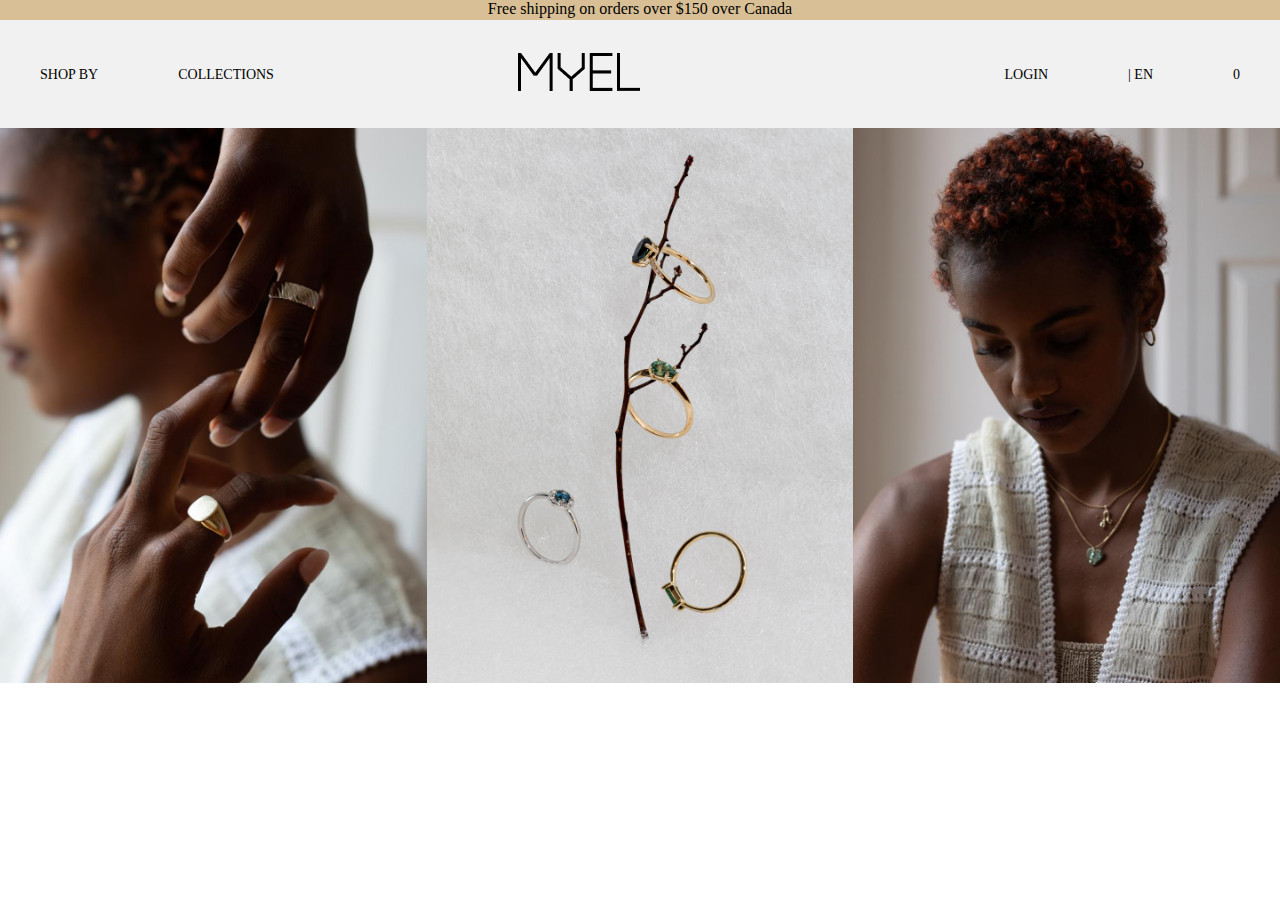
==== Lesson01/index.html @ a900d694 "lesson1 was added" ====
<!DOCTYPE html>
<html lang="en">
<head>
    <meta charset="UTF-8">
    <title>Title</title>
    <link rel="stylesheet" href="index.css" >
</head>
<body>
<div class="pre_info">Free shipping on orders over $150 over Canada</div>
<header class="header">

    <div class="menu1">
        <ul class="menu_list">
            <li class="menu_item">
                <a href="#">Shop by</a>
            </li>
            <li class="menu_item">
                <a href="#">Collections</a>
            </li>
        </ul>
    </div>
    <div class="logo">
        <img src="Vector.png" class="logo_img">
        <img src="Vector%20(1).png" class="logo_img">
        <img src="Vector%20(2).png" class="logo_img">
        <img src="Vector%20(3).png" class="logo_img">
    </div>
    <div class="menu2">
        <ul class="menu2_list">
             <li class="menu2_item">
                <a href="#">Login</a>
             </li>
            <li class="menu2_item">
                <a href="#">| En</a>
            </li>
             <li class="menu2_item">
                <a href="#">0</a>
             </li>
        </ul>

    </div>

</header>
<section>
    <div>
        <img src="Rectangle.png">
<p class="kindof_jewelry"> A MODERN SIGNET RING</p>
        <img src="Rectangle%20(1).png">

        <img src="Rectangle%20(2).png">
        <p class="kindof_jewelry2">STACK THE NECKLACES</p>
    </div>
</section>
</body>
</html>
---- Lesson01/index.css ----
* {
    margin: 0;
    padding: 0;
}
body{
    height: 100vh;
}
.info{
    position: absolute;
    height: 40px;
    left: 0%;
    right: 0%;
    top: 0px;

    background: #D8BF95;
    border-radius: 0px;
}
header{
    display: flex;
    align-items: center;
    justify-content: space-between;
    background: #F1F1F1;
    border-radius: 0px;
    height: 12%;

}
.pre_info{
    background-color: #D8BF95;
    text-align: center;
    height: 20px;
}
.logo{
    display: inline-block;
    position: absolute;
    right: 50%;


}
.menu_list, .menu2_list  {
    display: flex;
    align-items: center;
    justify-content: center;
}
ul{
    list-style: none;

}
.menu_item, .menu2_item{
    margin: 0px 40px;


}

.menu_item a, .menu2_item a{
    text-decoration: none;
    font-family: Roboto;
    font-size: 14px;
    font-style: normal;
    font-weight: 400;
    line-height: 18px;
    text-align: left;
    text-transform: uppercase;

    color: #000000;

}


section div {

    display: grid;
    align-items: center;
    justify-content: start;
    grid-template-columns: repeat(3, 1fr);



}

section div img{
    width: 100%;
    align-self: center;
}
.kindof_jewelry{
    position: absolute;
    bottom: 28px;
    left: 20px;
    font-family: Roboto;
    font-style: normal;
font-size: 14px;
    color: #FFFFFF;


}
.kindof_jewelry2{
    position: absolute;
    bottom: 28px;
    right: 20px;
    font-family: Roboto;
    font-style: normal;
    font-size: 14px;
    color: #FFFFFF;
}
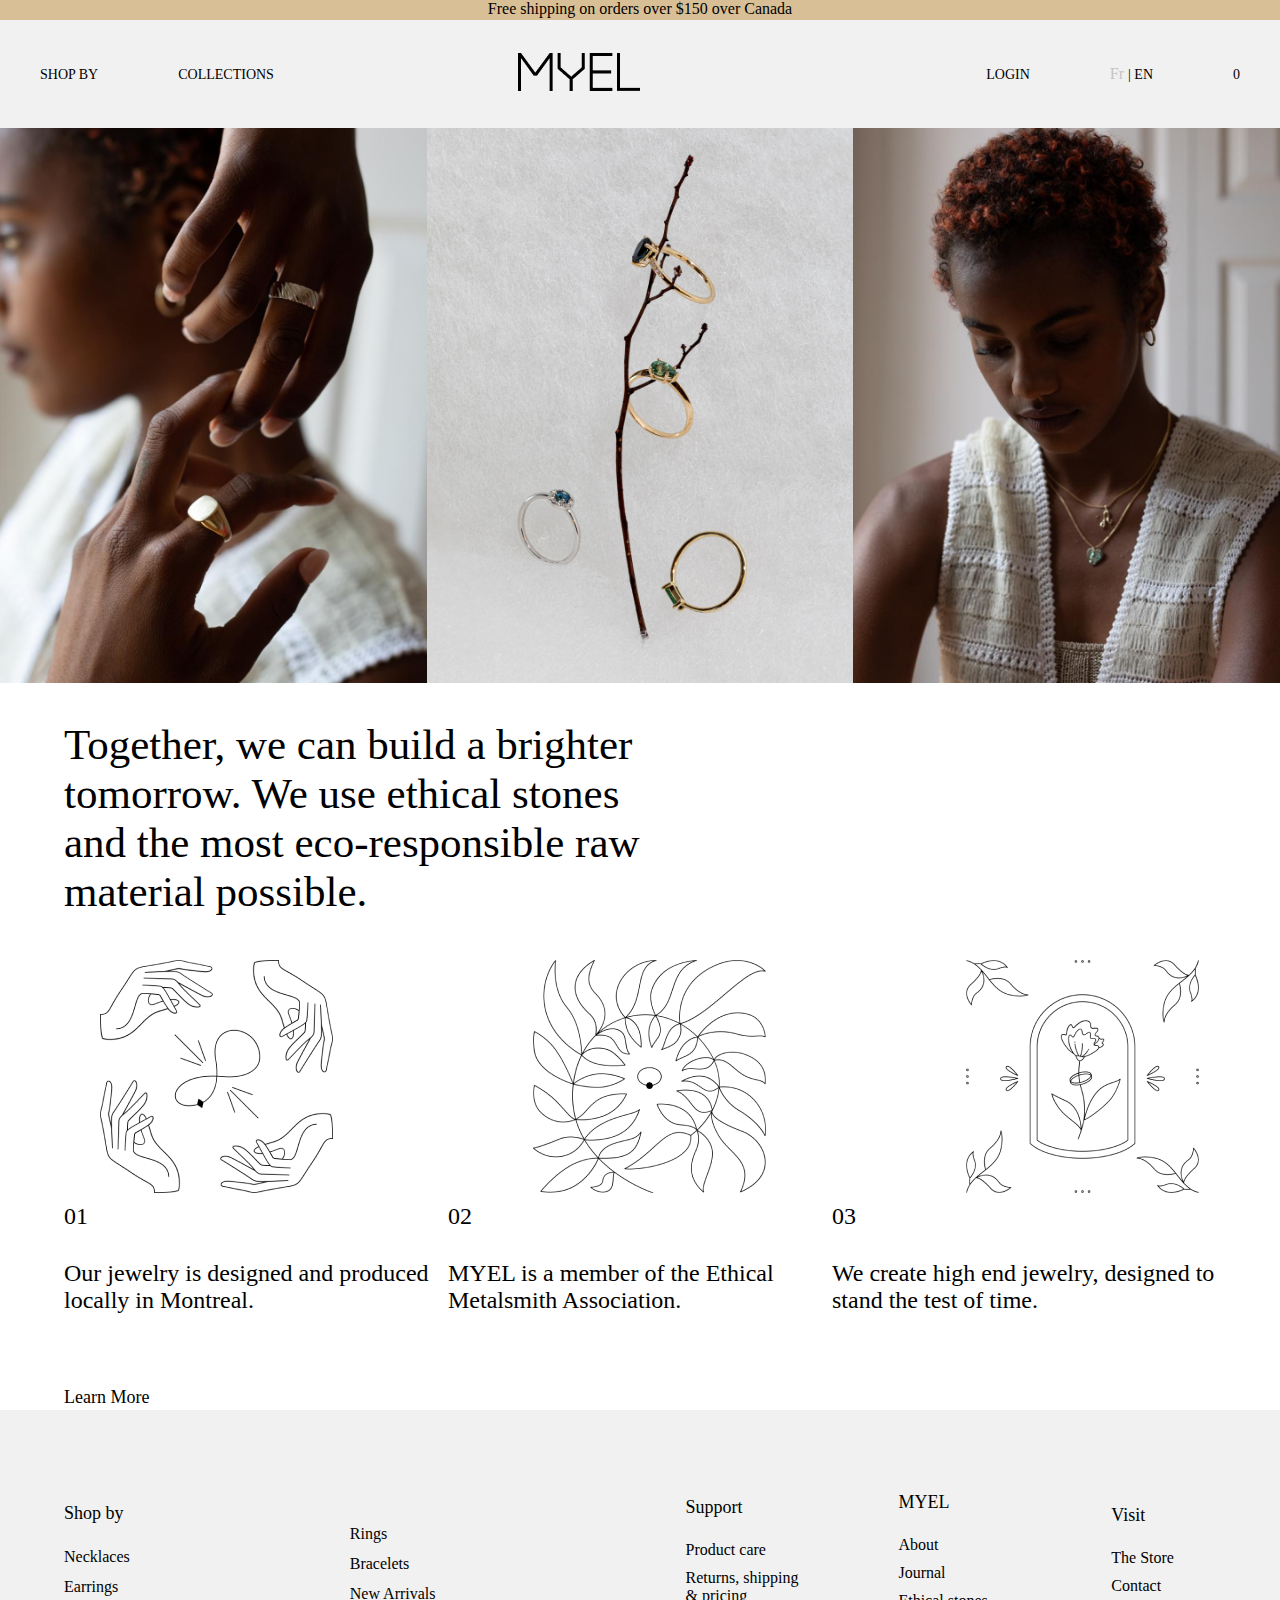
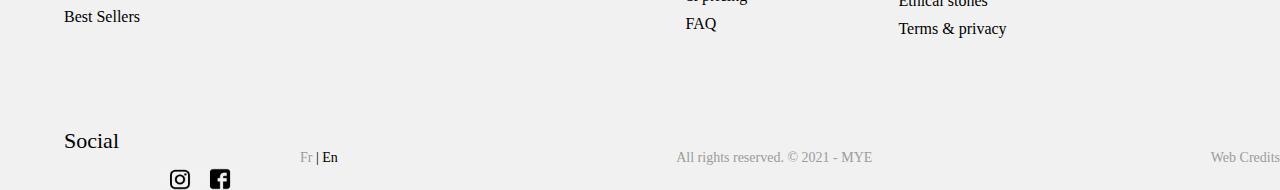
==== commit b39e68ac: "Errors were removed" ====
--- a/Lesson01/index.html
+++ b/Lesson01/index.html
@@ -20,10 +20,14 @@
         </ul>
     </div>
     <div class="logo">
-        <img src="Vector.png" class="logo_img">
-        <img src="Vector%20(1).png" class="logo_img">
-        <img src="Vector%20(2).png" class="logo_img">
-        <img src="Vector%20(3).png" class="logo_img">
+        <img src="Vector.png" class="logo_img"
+        alt="letter for logo">
+        <img src="Vector%20(1).png" class="logo_img"
+             alt="letter for logo">
+        <img src="Vector%20(2).png" class="logo_img"
+             alt="letter for logo">
+        <img src="Vector%20(3).png" class="logo_img"
+             alt="letter for logo">
     </div>
     <div class="menu2">
         <ul class="menu2_list">
@@ -31,7 +35,7 @@
                 <a href="#">Login</a>
              </li>
             <li class="menu2_item">
-                <a href="#">| En</a>
+               <p>Fr <a href="#">| En</a></p>
             </li>
              <li class="menu2_item">
                 <a href="#">0</a>
@@ -43,13 +47,119 @@
 </header>
 <section>
     <div>
-        <img src="Rectangle.png">
+        <img src="Rectangle.png"
+        alt="examples of rings on the model">
 <p class="kindof_jewelry"> A MODERN SIGNET RING</p>
-        <img src="Rectangle%20(1).png">
+        <img src="Rectangle%20(1).png"
+        alt="more examples of rings">
 
-        <img src="Rectangle%20(2).png">
+        <img src="Rectangle%20(2).png"
+        alt="example of necklaces">
         <p class="kindof_jewelry2">STACK THE NECKLACES</p>
     </div>
 </section>
+<div class="body">
+    <div class="body_title">
+        <p>Together, we can build a brighter tomorrow.
+            We use ethical stones and the most eco-responsible raw material possible.</p>
+    </div>
+    <div class="body_logos">
+        <img src="body_logo.png"
+        alt="body's logo image">
+        <img src="body_logo2.png"
+        alt="body's logo image">
+        <img src="body_logo3.png"
+        alt="body's logo image">
+
+    </div>
+<div class="body_info">
+<p>01</p>
+<p>02</p>
+<p>03</p>
+<p>Our jewelry is designed and produced locally in Montreal.</p>
+ <p>MYEL is a member of the Ethical Metalsmith Association.</p>
+<p>We create high end jewelry, designed to stand the test of time.</p>
+
+</div>
+<p class="learn_more">Learn More</p>
+
+</div>
+
+<footer>
+
+<nav class="menus">
+
+
+<nav class="footer_menu">
+
+    <ul class="footer_menu_list">
+        <p>Shop by</p>
+        <li><a>Necklaces</a></li>
+        <li><a>Earrings</a></li>
+        <li><a>Best Sellers</a></li>
+    </ul>
+    <ul>
+        <p></p>
+        <li><a>Rings</a></li>
+        <li><a>Bracelets</a></li>
+        <li><a>New Arrivals</a></li>
+
+    </ul>
+
+
+</nav>
+
+
+    <nav class="footer_menu2">
+
+        <ul class="footer_menu2_list1">
+            <p>Support</p>
+            <li><a>Product care</a></li>
+            <li><a>Returns, shipping <br>
+                & pricing</a></li>
+            <li><a>FAQ</a></li>
+        </ul>
+
+        <ul class="footer_menu2_list2">
+            <p>MYEL</p>
+            <li><a>About</a></li>
+            <li><a>Journal</a></li>
+            <li><a>Ethical stones</a></li>
+            <li><a>Terms & privacy</a></li>
+        </ul>
+
+        <ul class="footer_menu2_list3">
+            <p>Visit</p>
+            <li><a>The Store</a></li>
+            <li><a>Contact</a></li>
+            <li></li>
+            <li></li>
+            <li></li>
+        </ul>
+    </nav>
+</nav>
+
+    <div><p class="social">Social</p></div>
+
+        <ul class="footer_bottom_list">
+            <li >
+                <p>Fr <a href="#">| En</a></p>
+            </li>
+            <li >
+                <p>All rights reserved. © 2021 - MYE </p>
+            </li>
+            <li >
+                <p> Web Credits </p>
+            </li>
+
+        </ul>
+<div class="medias">
+    <img  class="insta" src="insta.png"
+         alt="internet_media Instagram">
+    <img class="facebook" src="face.png"
+    alt="internet_media Facebook ">
+
+</div>
+</footer>
 </body>
 </html>--- a/Lesson01/index.css
+++ b/Lesson01/index.css
@@ -53,7 +53,7 @@
 
 .menu_item a, .menu2_item a{
     text-decoration: none;
-    font-family: Roboto;
+    font-family: Roboto, SansSerif;
     font-size: 14px;
     font-style: normal;
     font-weight: 400;
@@ -64,7 +64,9 @@
     color: #000000;
 
 }
-
+.menu2_item p{
+    color: #C4C4C4;
+}
 
 section div {
 
@@ -85,7 +87,7 @@
     position: absolute;
     bottom: 28px;
     left: 20px;
-    font-family: Roboto;
+    font-family: Roboto,SansSerif;
     font-style: normal;
 font-size: 14px;
     color: #FFFFFF;
@@ -96,9 +98,184 @@
     position: absolute;
     bottom: 28px;
     right: 20px;
-    font-family: Roboto;
+    font-family: Roboto,SansSerif;
     font-style: normal;
     font-size: 14px;
     color: #FFFFFF;
 }
 
+.body{
+    position: relative;
+    height: 690px;
+}
+
+.body_title{
+    width: 620px;
+    height: 240px;
+  font-family: Roboto,SansSerif;
+    font-style: normal;
+    font-size: 43px;
+    margin-top: 37px;
+    margin-left: 64px;
+}
+
+
+.body_logos{
+    display: flex;
+    align-items: center;
+    justify-content: space-between;
+}
+
+
+.body_logos img{
+   width: 233px;
+    height: 233px;
+    margin: 0 100px;
+}
+
+.body_info{
+    display: grid;
+    align-items: center;
+    justify-content: start;
+    grid-template-columns: 1fr 1fr 1fr;
+margin: 10px 64px;
+}
+
+.learn_more{
+    position: absolute;
+    left: 64px;
+    bottom: 2px;
+    padding-top: 10px;
+    font-family: Roboto;
+    font-size: 18px;
+    font-style: normal;
+    font-weight: 400;
+
+    letter-spacing: 0em;
+    text-align: left;
+
+}
+.body_info p{
+padding-bottom: 30px;
+    font-family: Roboto;
+    font-size: 24px;
+    font-style: normal;
+    font-weight: 400;
+
+    letter-spacing: 0em;
+    text-align: left;
+
+}
+.menus{
+    display: flex;
+    align-items: center;
+    margin-bottom: 100px;
+}
+
+.menus p{
+    margin:  80px 0 21px 0;
+    font-family: Roboto , SansSerif;
+    font-size: 18px;
+    font-style: normal;
+    font-weight: 400;
+    line-height: 25px;
+    letter-spacing: 0em;
+    text-align: left;
+}
+
+.footer_menu {
+    display: grid;
+    justify-content: start;
+    align-items: center;
+    grid-template-columns: 1fr 1fr;
+
+    margin-left:  64px;
+    margin-right: 150px;
+    grid-column-gap: 200px;
+
+}
+footer{
+    position: relative;
+    background-color: #F1F1F1;
+
+}
+
+.footer_menu li{
+    font-family: Roboto, SansSerif;
+    font-size: 16px;
+    font-style: normal;
+    font-weight: 400;
+    line-height: 20px;
+    letter-spacing: 0em;
+    text-align: left;
+    padding-bottom: 10px;
+
+}
+.footer_menu2{
+    display: grid;
+    justify-content: start;
+    align-items: center;
+    grid-template-columns: 1fr 1fr 1fr;
+    grid-column-gap: 100px;
+    margin-left: 100px;
+
+}
+.footer_menu2 li{
+    padding-bottom: 10px;
+}
+
+.social{
+    font-family: Roboto, SansSerif;
+    font-size: 22px;
+    font-style: normal;
+    font-weight: 400;
+    line-height: 29px;
+    letter-spacing: 0em;
+    text-align: left;
+    position: absolute;
+    left: 64px;
+    bottom: 35px;
+
+
+}
+
+.footer_bottom_list{
+    display: flex;
+    align-items: center;
+    justify-content: space-between;
+    margin-left: 300px;
+    margin-top: 30px;
+    height: 20px;
+
+}
+
+.footer_bottom_list li{
+    font-family: Roboto;
+    font-size: 14px;
+    font-style: normal;
+    font-weight: 400;
+
+    letter-spacing: 0em;
+    text-align: left;
+    color: #9B9B9B;
+}
+.footer_bottom_list li a{
+    text-decoration: none;
+    font-family: Roboto, SansSerif;
+    color: black;
+}
+.medias{
+    display: flex;
+    align-items: center;
+    justify-content: start;
+    margin-left: 160px;
+    margin-bottom: 2px;
+}
+.insta{
+    max-width: 40px;
+    max-height: 40px;
+}
+.facebook{
+    max-width: 40px;
+    max-height: 40px;
+}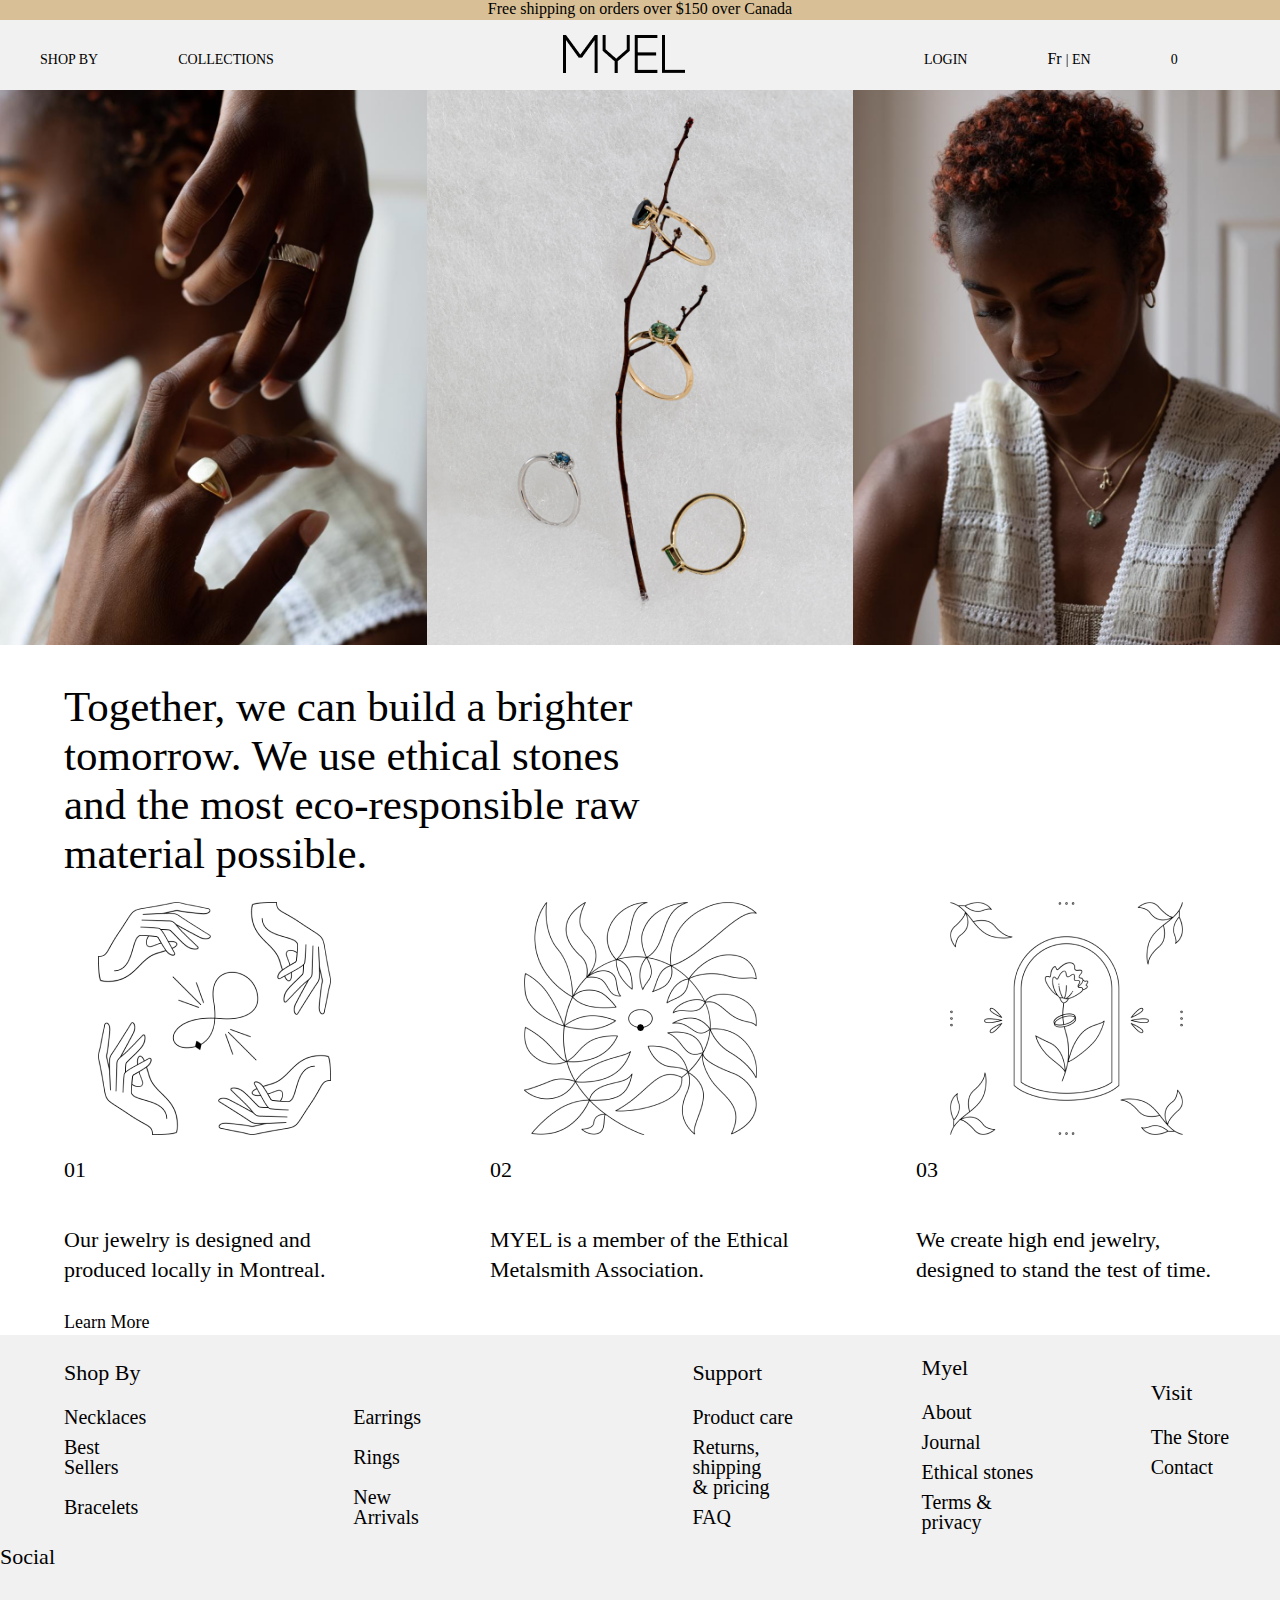
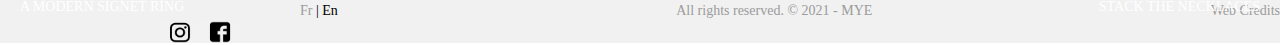
==== commit c156e68d: "task2 was added" ====
--- a/Lesson01/index.html
+++ b/Lesson01/index.html
@@ -2,14 +2,21 @@
 <html lang="en">
 <head>
     <meta charset="UTF-8">
+    <meta name="viewport" content="width=device-width">
     <title>Title</title>
     <link rel="stylesheet" href="index.css" >
+    <link href="braickpoints.css" rel="stylesheet" >
 </head>
 <body>
 <div class="pre_info">Free shipping on orders over $150 over Canada</div>
 <header class="header">
-
-    <div class="menu1">
+<div class="burger_menu">
+    <span></span>
+</div>
+<div class="header_menu">
+<ul>
+    <li></li>
+</ul>
         <ul class="menu_list">
             <li class="menu_item">
                 <a href="#">Shop by</a>
@@ -17,11 +24,23 @@
             <li class="menu_item">
                 <a href="#">Collections</a>
             </li>
+<li class="menu2_list"></li>
+             <li class="menu_item" >
+                <a href="#">Login</a>
+             </li>
+            <li class="menu_item">
+               <p>Fr <a href="#">| En</a></p>
+            </li>
+             <li class="menu_item">
+                <a href="#">0</a>
+             </li>
         </ul>
-    </div>
+
+
+</div>
     <div class="logo">
         <img src="Vector.png" class="logo_img"
-        alt="letter for logo">
+             alt="letter for logo">
         <img src="Vector%20(1).png" class="logo_img"
              alt="letter for logo">
         <img src="Vector%20(2).png" class="logo_img"
@@ -29,77 +48,66 @@
         <img src="Vector%20(3).png" class="logo_img"
              alt="letter for logo">
     </div>
-    <div class="menu2">
-        <ul class="menu2_list">
-             <li class="menu2_item">
-                <a href="#">Login</a>
-             </li>
-            <li class="menu2_item">
-               <p>Fr <a href="#">| En</a></p>
-            </li>
-             <li class="menu2_item">
-                <a href="#">0</a>
-             </li>
-        </ul>
-
-    </div>
 
 </header>
-<section>
-    <div>
+<section >
+    <div class="img_text">
         <img src="Rectangle.png"
         alt="examples of rings on the model">
-<p class="kindof_jewelry"> A MODERN SIGNET RING</p>
+<span class="kindof_jewelry"> A MODERN SIGNET RING</span>
         <img src="Rectangle%20(1).png"
         alt="more examples of rings">
 
         <img src="Rectangle%20(2).png"
         alt="example of necklaces">
-        <p class="kindof_jewelry2">STACK THE NECKLACES</p>
+        <span class="kindof_jewelry2">STACK THE NECKLACES</span>
     </div>
 </section>
-<div class="body">
+<section class="body">
     <div class="body_title">
         <p>Together, we can build a brighter tomorrow.
             We use ethical stones and the most eco-responsible raw material possible.</p>
     </div>
-    <div class="body_logos">
-        <img src="body_logo.png"
-        alt="body's logo image">
-        <img src="body_logo2.png"
-        alt="body's logo image">
-        <img src="body_logo3.png"
-        alt="body's logo image">
+    <div class="cards_about">
+        <div class="card">
+            <img src="body_logo.png"
+                 alt="body's logo image">
+            <p>01</p>
+            <p>Our jewelry is designed and produced locally in Montreal.</p>
+        </div>
+        <div class="card">
+            <img src="body_logo2.png"
+                 alt="body's logo image">
+            <p>02</p>
+            <p>MYEL is a member of the Ethical Metalsmith Association.</p>
+        </div>
+        <div class="card">
+            <img src="body_logo3.png"
+                 alt="body's logo image">
+            <p>03</p>
+            <p>We create high end jewelry, designed to stand the test of time.</p>
+        </div>
+
 
     </div>
-<div class="body_info">
-<p>01</p>
-<p>02</p>
-<p>03</p>
-<p>Our jewelry is designed and produced locally in Montreal.</p>
- <p>MYEL is a member of the Ethical Metalsmith Association.</p>
-<p>We create high end jewelry, designed to stand the test of time.</p>
-
-</div>
 <p class="learn_more">Learn More</p>
 
-</div>
+</section>
 
-<footer>
+
+<div class="footer">
+<footer >
 
 <nav class="menus">
 
 
 <nav class="footer_menu">
-
+<div class="shopBy"><p>Shop By</p></div>
     <ul class="footer_menu_list">
-        <p>Shop by</p>
         <li><a>Necklaces</a></li>
         <li><a>Earrings</a></li>
         <li><a>Best Sellers</a></li>
-    </ul>
-    <ul>
-        <p></p>
+
         <li><a>Rings</a></li>
         <li><a>Bracelets</a></li>
         <li><a>New Arrivals</a></li>
@@ -121,7 +129,7 @@
         </ul>
 
         <ul class="footer_menu2_list2">
-            <p>MYEL</p>
+            <p>Myel</p>
             <li><a>About</a></li>
             <li><a>Journal</a></li>
             <li><a>Ethical stones</a></li>
@@ -161,5 +169,7 @@
 
 </div>
 </footer>
+</div>
+<script src="script.js"></script>
 </body>
 </html>--- a/Lesson01/index.css
+++ b/Lesson01/index.css
@@ -3,8 +3,21 @@
     padding: 0;
 }
 body{
-    height: 100vh;
-}
+    height: 100%;
+    position: relative;
+
+}
+.burger_menu{
+
+}
+.header{
+    display: flex;
+    align-items: flex-start;
+    height: 70px;
+    background-color: #F1F1F1;
+
+}
+
 .info{
     position: absolute;
     height: 40px;
@@ -15,24 +28,16 @@
     background: #D8BF95;
     border-radius: 0px;
 }
-header{
-    display: flex;
-    align-items: center;
-    justify-content: space-between;
-    background: #F1F1F1;
-    border-radius: 0px;
-    height: 12%;
-
-}
+
 .pre_info{
     background-color: #D8BF95;
     text-align: center;
     height: 20px;
 }
 .logo{
-    display: inline-block;
     position: absolute;
-    right: 50%;
+    top: 35px;
+    left: 44%;
 
 
 }
@@ -40,13 +45,16 @@
     display: flex;
     align-items: center;
     justify-content: center;
+}
+.menu2_list{
+    margin-left:570px;
 }
 ul{
     list-style: none;
 
 }
 .menu_item, .menu2_item{
-    margin: 0px 40px;
+    margin: 30px 40px;
 
 
 }
@@ -105,11 +113,14 @@
 }
 
 .body{
+    display: flex;
+    flex-direction: column;
     position: relative;
     height: 690px;
 }
 
 .body_title{
+    display: block;
     width: 620px;
     height: 240px;
   font-family: Roboto,SansSerif;
@@ -118,28 +129,41 @@
     margin-top: 37px;
     margin-left: 64px;
 }
-
-
-.body_logos{
-    display: flex;
-    align-items: center;
+.card {
+    display: flex;
+    flex-direction: column;
+align-items: start;
+    padding-bottom: 30px;
+    width: 300px;
+}
+.cards_about{
+    display: flex;
+    flex-direction: row;
     justify-content: space-between;
-}
-
-
-.body_logos img{
-   width: 233px;
+    margin-left: 64px;
+    margin-right: 64px;
+
+}
+
+.cards_about img{
+    width: 233px;
     height: 233px;
     margin: 0 100px;
 }
-
-.body_info{
-    display: grid;
-    align-items: center;
-    justify-content: start;
-    grid-template-columns: 1fr 1fr 1fr;
-margin: 10px 64px;
-}
+.card p{
+    font-family: Roboto;
+    font-size: 22px;
+    font-style: normal;
+    font-weight: 400;
+    line-height: 30px;
+    letter-spacing: 0em;
+    text-align: left;
+    padding:20px 0px;
+
+}
+
+
+
 
 .learn_more{
     position: absolute;
@@ -169,25 +193,39 @@
 .menus{
     display: flex;
     align-items: center;
-    margin-bottom: 100px;
+
+
 }
 
 .menus p{
-    margin:  80px 0 21px 0;
-    font-family: Roboto , SansSerif;
-    font-size: 18px;
-    font-style: normal;
-    font-weight: 400;
-    line-height: 25px;
-    letter-spacing: 0em;
-    text-align: left;
-}
-
-.footer_menu {
+    font-family: Roboto;
+    font-size: 22px;
+    font-style: normal;
+    font-weight: 400;
+
+    letter-spacing: 0em;
+    text-align: left;
+    margin-bottom: 21px;
+    margin-top: 20px;
+
+}
+.shopBy{
+    margin-left: 64px;
+    font-family: Roboto;
+    font-size: 14px;
+    font-style: normal;
+    font-weight: 400;
+
+    letter-spacing: 0em;
+    text-align: left;
+    color: black;
+}
+
+.footer_menu_list {
     display: grid;
     justify-content: start;
     align-items: center;
-    grid-template-columns: 1fr 1fr;
+    grid-template-columns: 1fr 1fr ;
 
     margin-left:  64px;
     margin-right: 150px;
@@ -195,14 +233,14 @@
 
 }
 footer{
-    position: relative;
+
     background-color: #F1F1F1;
 
 }
 
 .footer_menu li{
     font-family: Roboto, SansSerif;
-    font-size: 16px;
+    font-size: 20px;
     font-style: normal;
     font-weight: 400;
     line-height: 20px;
@@ -221,6 +259,14 @@
 
 }
 .footer_menu2 li{
+
+    font-family: Roboto, SansSerif;
+    font-size: 20px;
+    font-style: normal;
+    font-weight: 400;
+    line-height: 20px;
+    letter-spacing: 0em;
+    text-align: left;
     padding-bottom: 10px;
 }
 
@@ -232,10 +278,10 @@
     line-height: 29px;
     letter-spacing: 0em;
     text-align: left;
-    position: absolute;
+
     left: 64px;
     bottom: 35px;
-
+color: black;
 
 }
 
@@ -271,11 +317,262 @@
     margin-left: 160px;
     margin-bottom: 2px;
 }
-.insta{
+.insta, .facebook{
     max-width: 40px;
     max-height: 40px;
 }
-.facebook{
-    max-width: 40px;
-    max-height: 40px;
+
+@media screen and (min-width: 1920px){
+   .header{
+       height: 80px;
+   }
+    .menu2_list{
+        margin-left:1000px;
+    }
+    .menu_item a, .menu2_item a{
+        text-decoration: none;
+        font-family: Roboto, SansSerif;
+        font-size: 20px;
+        font-style: normal;
+        font-weight: 400;
+        line-height: 18px;
+        text-align: left;
+        text-transform: uppercase;
+
+        color: #000000;
+
+    }
+    .menu2_item p{
+        color: #C4C4C4;
+        font-family: Roboto, SansSerif;
+        font-size: 30px;
+        font-style: normal;
+    }
+    .body{
+        display: flex;
+        flex-direction: column;
+        position: relative;
+        height: 900px;
+
+    }
+
+    .body_title{
+        display: block;
+        width: 920px;
+        height: 100px;
+        font-family: Roboto,SansSerif;
+        font-style: normal;
+        font-size: 53px;
+        margin-top: 37px;
+        margin-left: 64px;
+    }
+    .card {
+        display: flex;
+        flex-direction: column;
+        align-items: start;
+        padding-bottom: 10px;
+        width: 400px;
+    }
+    .cards_about{
+        display: flex;
+        flex-direction: row;
+        justify-content: space-between;
+        margin-left: 95px;
+        margin-right: 95px;
+        margin-top: 200px;
+    }
+
+    .cards_about img{
+        width: 333px;
+        height: 333px;
+        margin: 0 100px;
+    }
+    .card p{
+        font-family: Roboto;
+        font-size: 32px;
+        font-style: normal;
+        font-weight: 400;
+        line-height: 30px;
+        letter-spacing: 0em;
+        text-align: left;
+        padding:20px 0px;
+
+    }
+    .learn_more{
+
+        font-size: 28px;
+    }
+    .menus p{
+
+        font-size: 33px;
+        margin-bottom: 40px;
+        margin-top: 30px;
+    }
+    .footer_menu{
+        padding-right: 100px;
+    }
+
+    .footer_bottom_list{
+        margin-left: 300px;
+        margin-top: 30px;
+        height: 50px;
+
+    }
+
+    .footer_bottom_list li{
+
+        font-size: 20px;
+    }
+    .insta, .facebook{
+        max-width: 60px;
+        max-height: 60px;
+    }
+
+div .kindof_jewelry{
+    top: 150px;
+    left: 20px;
+}
+    div .kindof_jewelry2{
+        top: 900px;
+        right: 20px;
+    }
+
+}
+
+@media screen and (max-width: 768px){
+    .burger_menu {
+        display: block;!important;
+        position: relative;
+        width: 30px;
+        height: 20px;
+        z-index: 50;
+        left: 5px;
+
+    }
+.burger_menu:before, .burger_menu:after{
+    content: " ";
+    background-color: dimgray;
+    position: absolute;
+    width: 100%;
+    height: 2px;
+    left: 0;
+}
+    .burger_menu:before{
+        top: 0;
+    }
+    .burger_menu:after{
+        bottom: 0;
+    }
+    .burger_menu span{
+        position: absolute;
+        background-color: dimgray;
+        left: 0;
+        width: 100%;
+        height: 2px;
+        top: 9px;
+    }
+.header_menu{
+
+    position: fixed;
+    top: -100%;
+    left: 0;
+    height: 100%;
+    background-color: rgba(211, 212, 201, 0.5);
+
+}
+.menu_list{
+    display: flex;
+    flex-direction: column;
+}
+.logo{
+    right: 5px;
+    top: 50px;
+}
+
+.menu_list a, .menu2_list a{
+    font-family: Roboto,SansSerif;
+    font-weight: bold;
+    font-size: 20px;
+
+}
+.burger_active:before{
+transform: rotate(45deg);
+    top: 9px;
+}
+.burger_active:after{
+    transform: rotate(-45deg);
+    bottom: 9px;
+}
+
+.burger_active span{
+    transform: scale(0);
+}
+.header_active{
+    top: 0;
+}
+    section div{
+        display:flex;
+        flex-direction: column;
+        align-items: center;
+
+    }
+    section>img{
+
+    }
+
+
+    div .kindof_jewelry{
+        top: 150px;
+        left: 20px;
+    }
+    div .kindof_jewelry2{
+        top: 900px;
+        right: 20px;
+    }
+
+    .body_title{
+        display: block;
+        width: 520px;
+        height: 190px;
+        font-family: Roboto,SansSerif;
+        font-style: normal;
+        font-size: 33px;
+        margin-top: 37px;
+        margin-left: 44px;
+    }
+
+    .cards_about{
+        display: flex;
+        align-items: center;
+        flex-direction: column;
+        padding-top: 40px;
+    }
+
+    .menus{
+        display: flex;
+        align-items: center;
+flex-direction: row;
+        padding: 20px;
+    }
+
+    footer{
+        position: absolute;
+        bottom: 0;
+    }
+    .footer_menu2{
+        display: flex;
+        align-items: center;
+flex-direction: row;
+
+        margin-left: 20px;
+
+    }
+
+    .footer_menu_list{
+        display: flex;
+        align-items: start;
+        flex-direction: column;
+        margin-left:  35px;
+        margin-right: 70px;
+    }
 }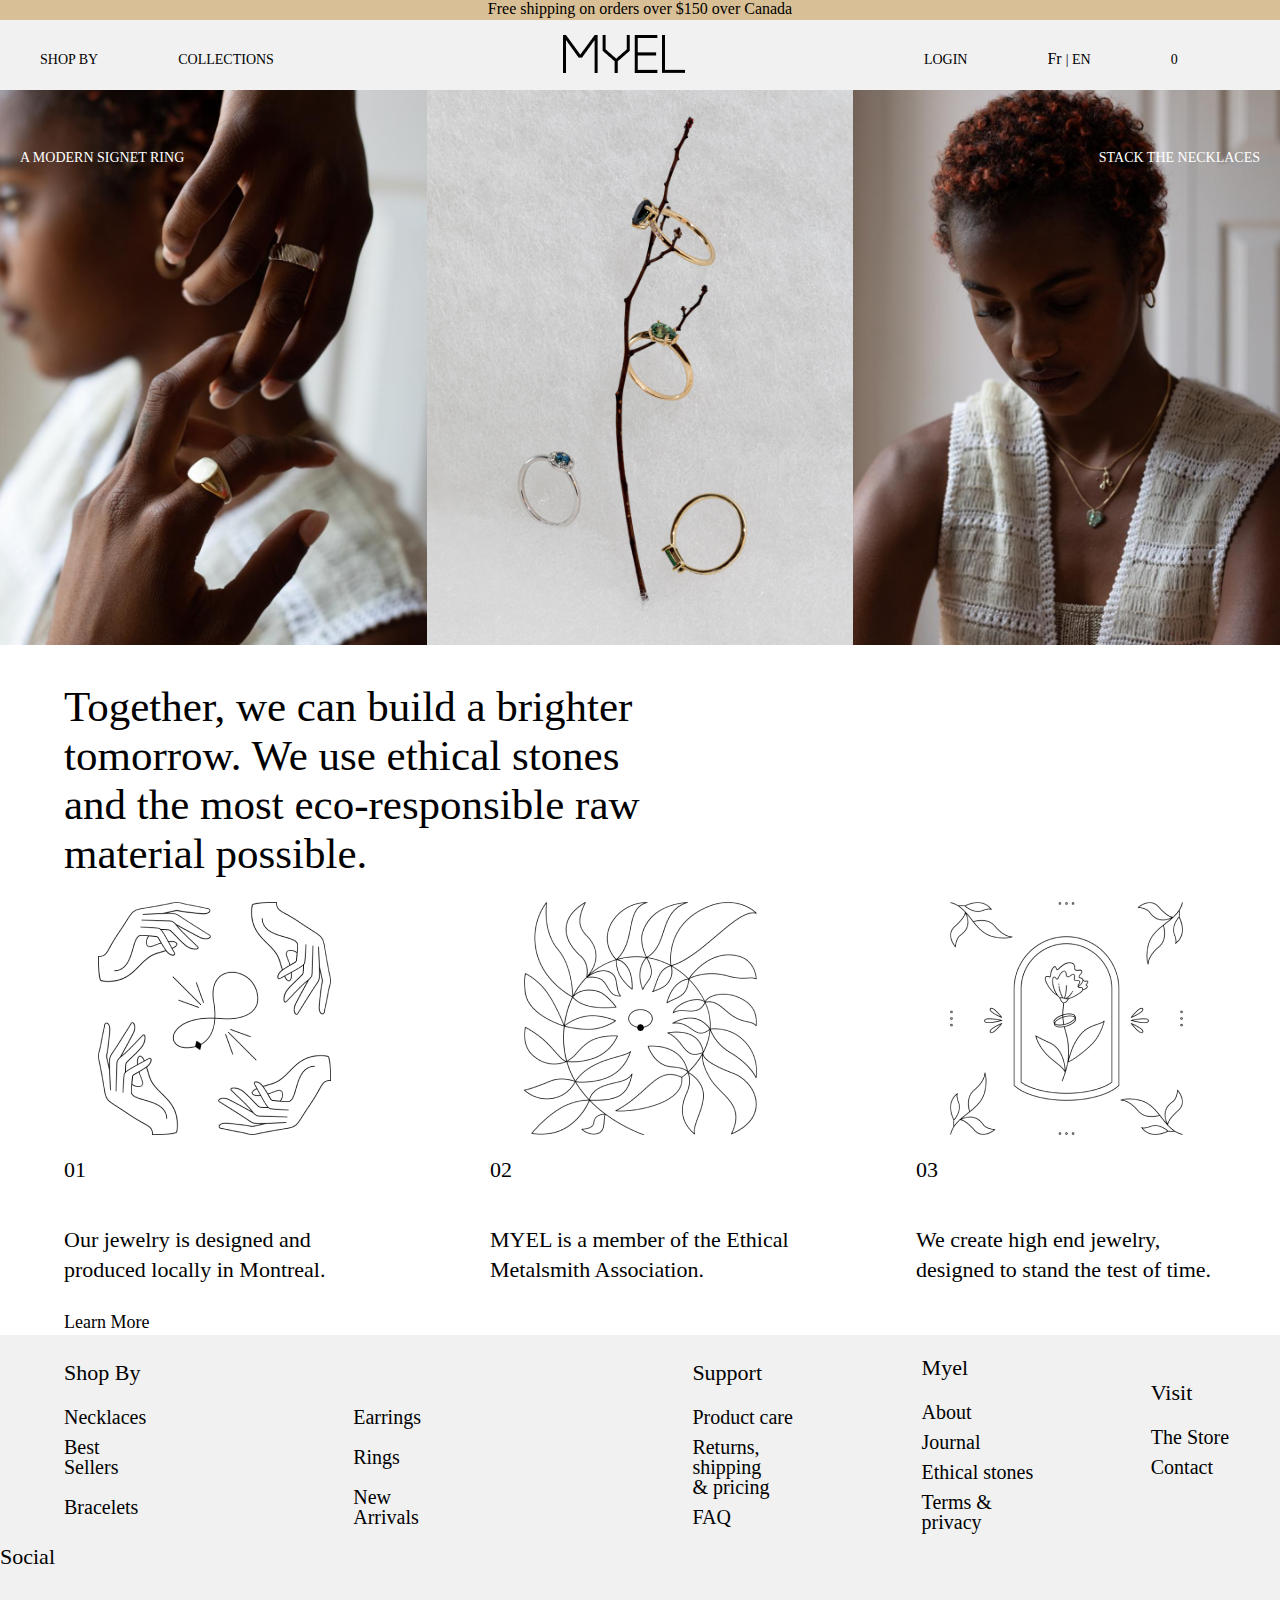
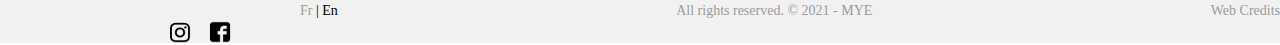
==== commit 254d41d1: "Modified" ====
--- a/Lesson01/index.html
+++ b/Lesson01/index.html
@@ -108,6 +108,8 @@
         <li><a>Earrings</a></li>
         <li><a>Best Sellers</a></li>
 
+
+
         <li><a>Rings</a></li>
         <li><a>Bracelets</a></li>
         <li><a>New Arrivals</a></li>
--- a/Lesson01/index.css
+++ b/Lesson01/index.css
@@ -438,6 +438,18 @@
     }
 
 }
+@media screen and (max-width: 1400px){
+    div .kindof_jewelry{
+        top: 150px;
+        left: 20px;
+    }
+    div .kindof_jewelry2{
+        top: 150px;
+        right: 20px;
+    }
+
+}
+
 
 @media screen and (max-width: 768px){
     .burger_menu {
@@ -556,9 +568,20 @@
     }
 
     footer{
-        position: absolute;
-        bottom: 0;
-    }
+        margin-bottom: 0;
+
+    }
+
+
+    .shopBy{
+        margin-left: 0px;
+    }
+ .footer_menu{
+     display: flex;
+     align-items: center;
+     flex-direction: column;
+     margin-top: 70px;
+ }
     .footer_menu2{
         display: flex;
         align-items: center;
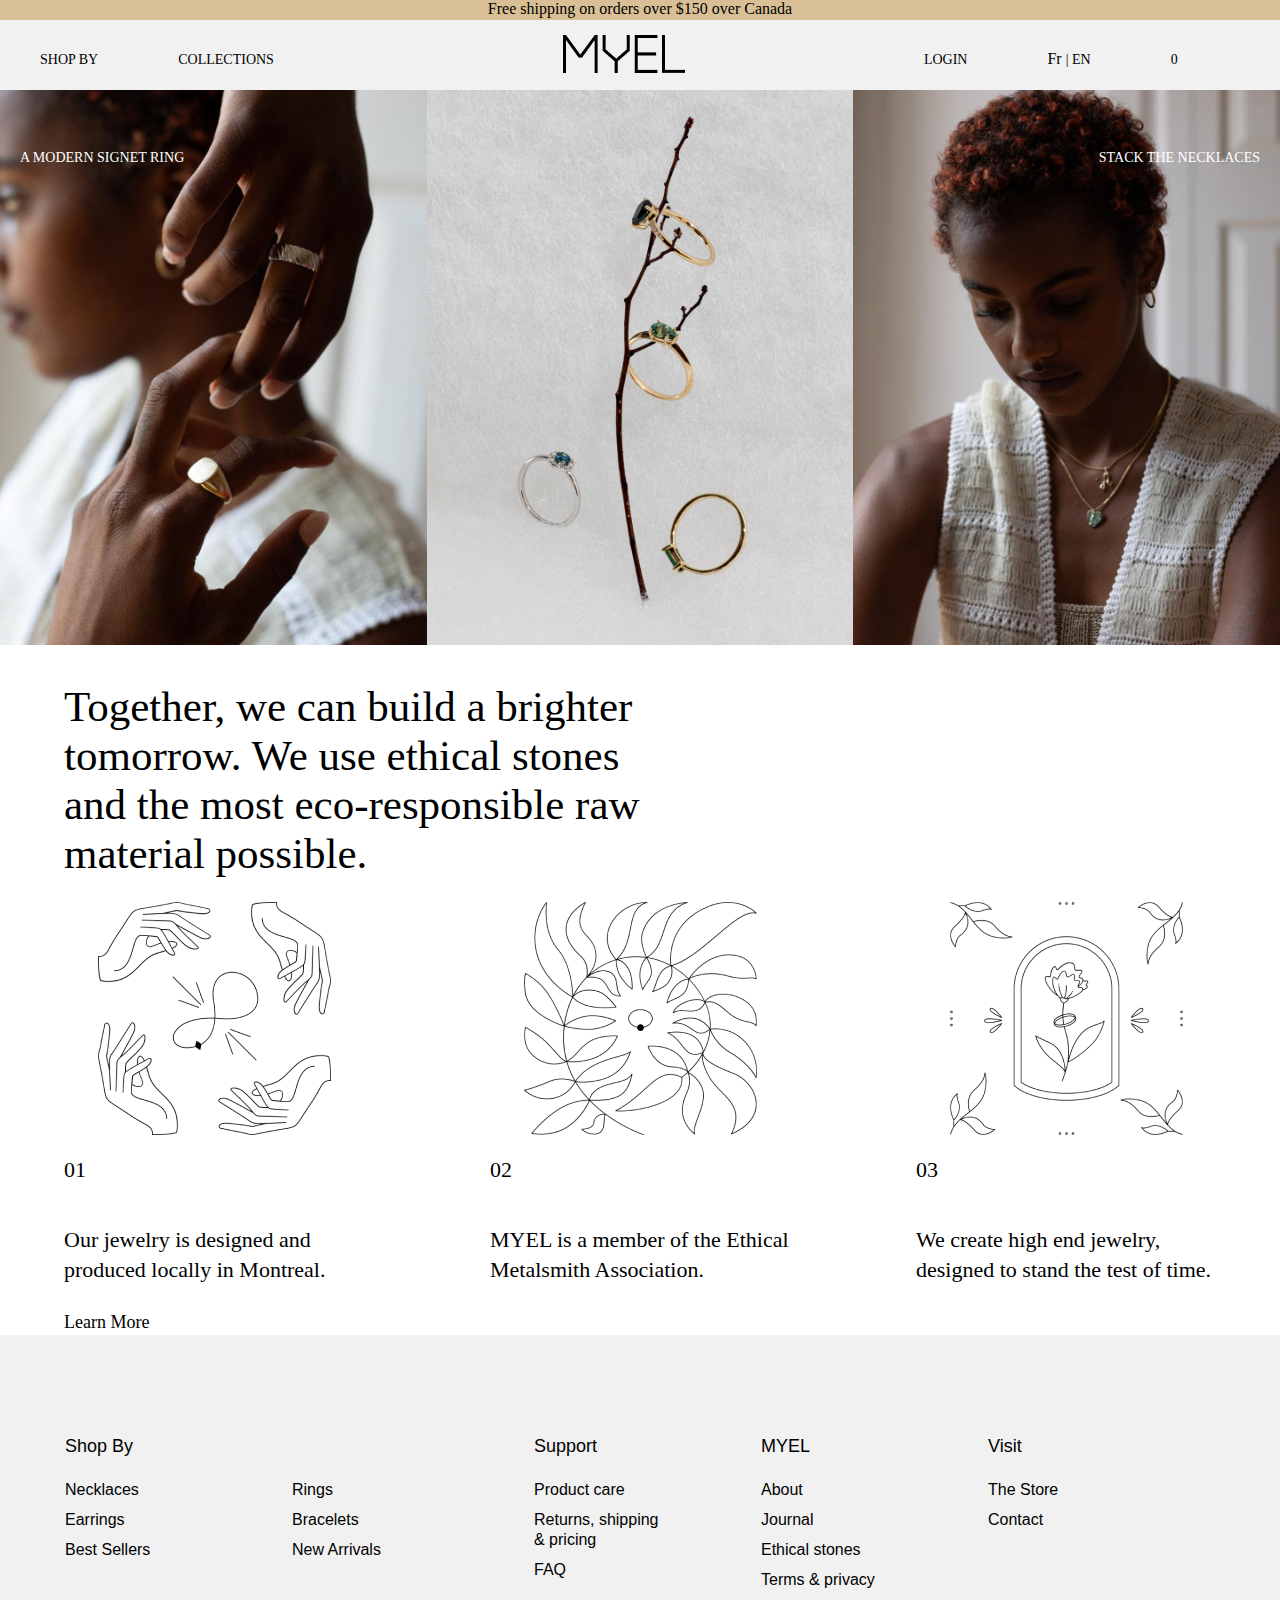
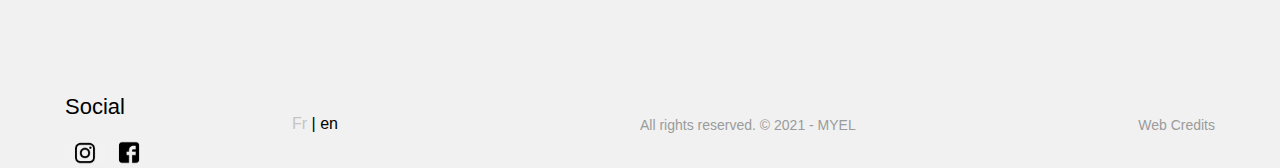
==== commit 8d24f759: "feat: footer example" ====
--- a/Lesson01/index.html
+++ b/Lesson01/index.html
@@ -94,8 +94,96 @@
 
 </section>
 
-
-<div class="footer">
+<footer class="eugene-footer">
+    <div class="footer__links">
+        <div class="footer__content links-wrapper left">
+            <div class="links-col">
+                <p class="links-title">
+                    Shop By
+                </p>
+                <ul class="links-list">
+                    <li><a href="#">Necklaces</a></li>
+                    <li><a href="#">Earrings</a></li>
+                    <li><a href="#">Best Sellers</a></li>
+                </ul>
+            </div>
+            <div class="links-col links-col--headless">
+                <ul class="links-list">
+                    <li><a href="#">Rings</a></li>
+                    <li><a href="#">Bracelets</a></li>
+                    <li><a href="#">New Arrivals</a></li>
+                </ul>
+            </div>
+        </div>
+        <div class="footer__content links-wrapper right">
+            <div class="links-col">
+                <p class="links-title">
+                    Support
+                </p>
+                <ul class="links-list">
+                    <li><a href="#">Product care</a></li>
+                    <li><a href="#">Returns, shipping & pricing</a></li>
+                    <li><a href="#">FAQ</a></li>
+                </ul>
+            </div>
+            <div class="links-col">
+                <p class="links-title">
+                    MYEL
+                </p>
+                <ul class="links-list">
+                    <li><a href="#">About</a></li>
+                    <li><a href="#">Journal</a></li>
+                    <li><a href="#">Ethical stones</a></li>
+                    <li><a href="#">Terms & privacy</a></li>
+                </ul>
+            </div>
+            <div class="links-col">
+                <p class="links-title">
+                    Visit
+                </p>
+                <ul class="links-list">
+                    <li><a href="#">The Store</a></li>
+                    <li><a href="#">Contact</a></li>
+                </ul>
+            </div>
+        </div>
+    </div>
+    <div class="footer__social">
+        <div class="footer__content social-links">
+            <div class="footer__icons links-col">
+                <p class="icons-title">
+                    Social
+                </p>
+                <div>
+                    <img
+                        class="insta"
+                        src="insta.png"
+                        alt="internet_media Instagram"
+                    >
+                    <img
+                        class="facebook"
+                        src="face.png"
+                        alt="internet_media Facebook"
+                    >
+                </div>
+            </div>
+            <div class="lang-buttons">
+                <p>
+                    <span class="lang-button lang-button--disabled">Fr</span> | en
+                </p>
+            </div>
+        </div>
+        <div class="footer__content footer-rights">
+            <span>
+                All rights reserved. © 2021 - MYEL
+            </span>
+            <span>
+                Web Credits
+            </span>
+        </div>
+    </div>
+</footer>
+<!-- <div class="footer">
 <footer >
 
 <nav class="menus">
@@ -171,7 +259,7 @@
 
 </div>
 </footer>
-</div>
+</div> -->
 <script src="script.js"></script>
 </body>
 </html>--- a/Lesson01/index.css
+++ b/Lesson01/index.css
@@ -453,7 +453,7 @@
 
 @media screen and (max-width: 768px){
     .burger_menu {
-        display: block;!important;
+        display: block !important;
         position: relative;
         width: 30px;
         height: 20px;
@@ -598,4 +598,103 @@
         margin-left:  35px;
         margin-right: 70px;
     }
+}
+
+/* ___EUGENE__EDITS____ */
+
+.eugene-footer {
+    font-family: 'Roboto', sans-serif;
+    display: flex;
+    flex-direction: column;
+    padding: 99px 65px 0;
+}
+.footer__links {
+    display: flex;
+    margin-bottom: 94px;
+}
+.links-wrapper {
+    display: flex;
+    justify-content: flex-start;
+}
+.links-wrapper.right {
+    justify-content: flex-end;
+}
+.links-col {
+    min-width: 227px;
+}
+.links-col--headless {
+    margin-top: 46px;
+}
+.links-title {
+    font-size: 18px;
+    line-height: 25px;
+    margin-bottom: 21px;
+}
+.links-list {
+    font-size: 16px;
+    line-height: 20px;
+}
+.links-list > li {
+    margin-bottom: 10px;
+    max-width: 126px;
+}
+
+.links-list > li > a {
+    text-decoration: none;
+    color: black;
+    transition: color .2s, text-shadow .2s;
+}
+.links-list > li > a:hover {
+    color: #D8BF95;
+    text-shadow:0 0 1px 1px rgba(75, 75, 75, 0.5)
+}
+
+
+.footer__social {
+    display: flex;
+    height: 74px;
+}
+
+.footer__content {
+    width: 100%;
+}
+.social-links {
+    display: flex;
+    align-items: flex-end;
+}
+
+.footer__icons {
+    display: flex;
+    align-items: flex-start;
+    justify-content: flex-end;
+    flex-direction: column;
+}
+
+.icons-title {
+    font-size: 22px;
+    line-height: 29px;
+    margin-bottom: 20px;
+}
+
+.lang-buttons {
+    margin-bottom: 34px;
+    font-size: 16px;
+    line-height: 20px;
+}
+
+.lang-button--disabled {
+    color: #C4C4C4;
+}
+
+.footer-rights {
+    padding-bottom: 34px;
+    display: flex;
+    justify-content: space-between;
+    align-items: flex-end;
+}
+
+.footer-rights > span {
+    font-size: 14px;
+    line-height: 17px;
+    color: #9B9B9B;
 }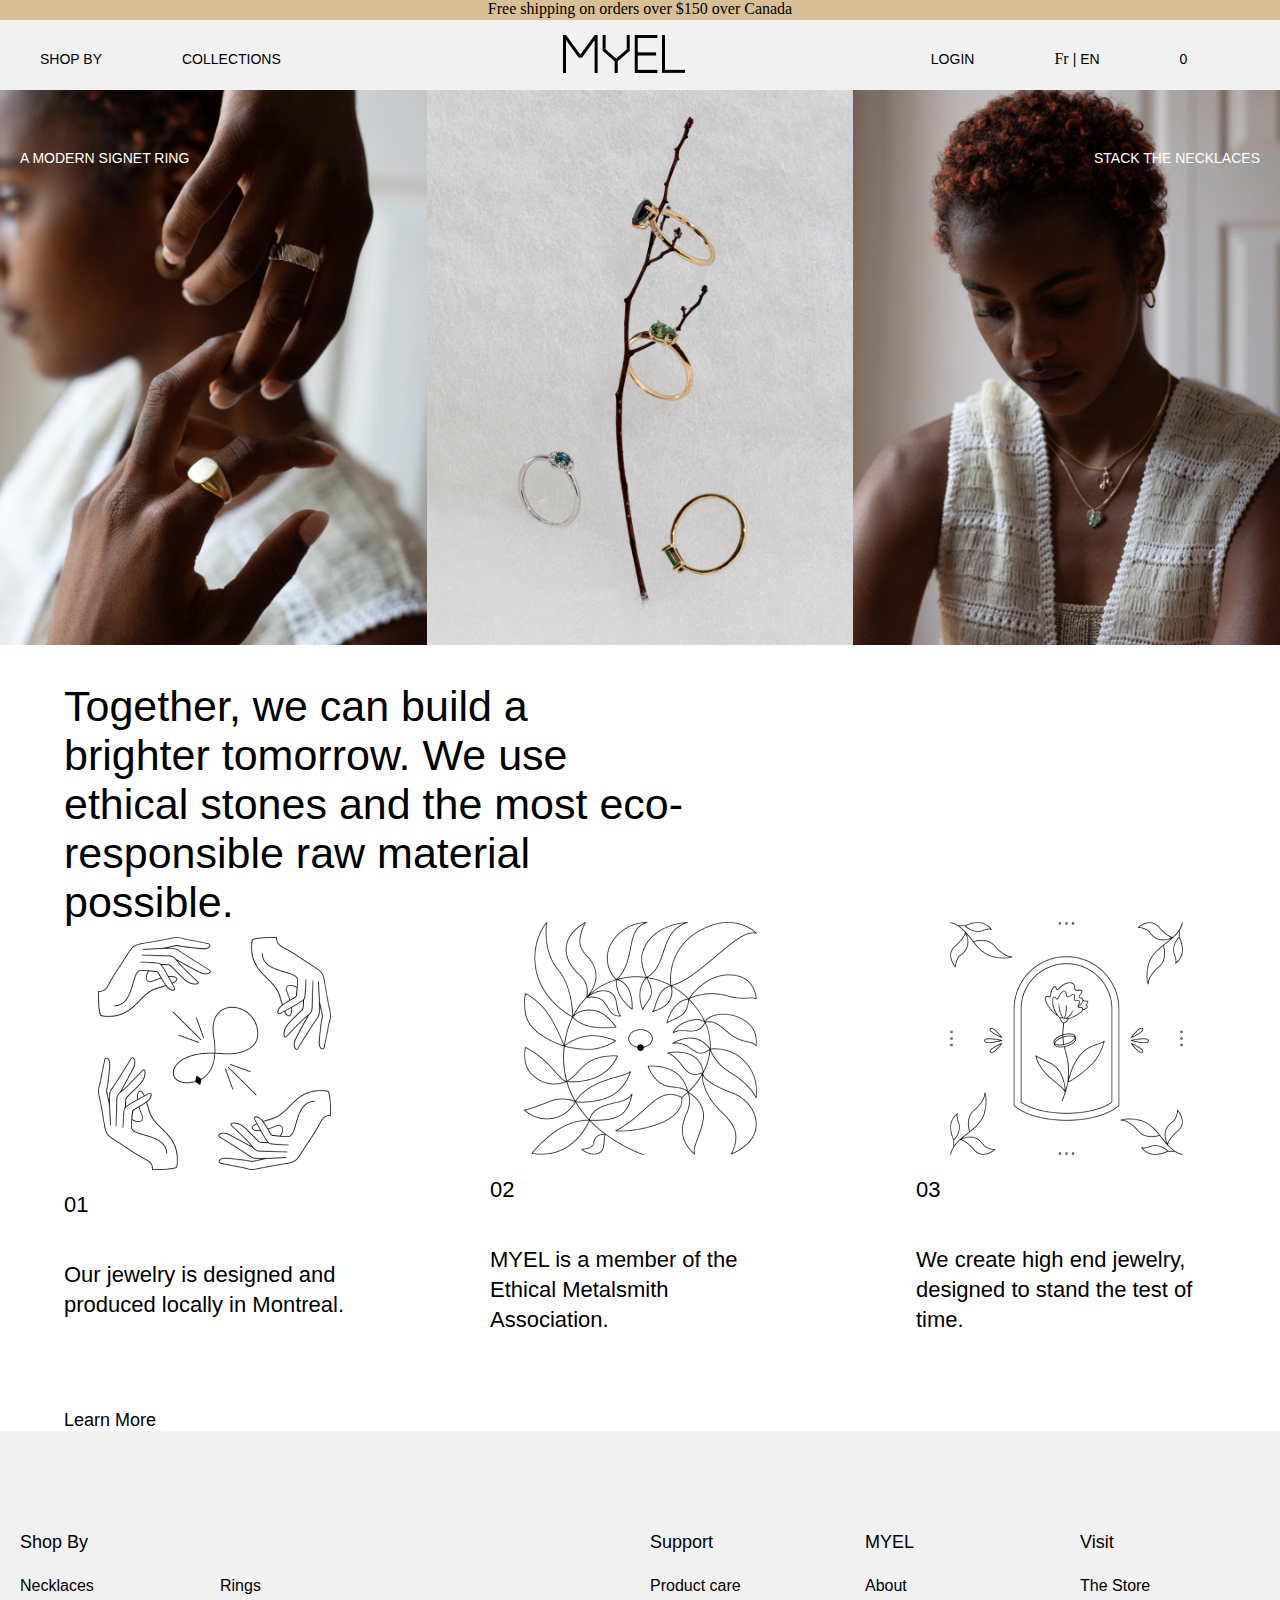
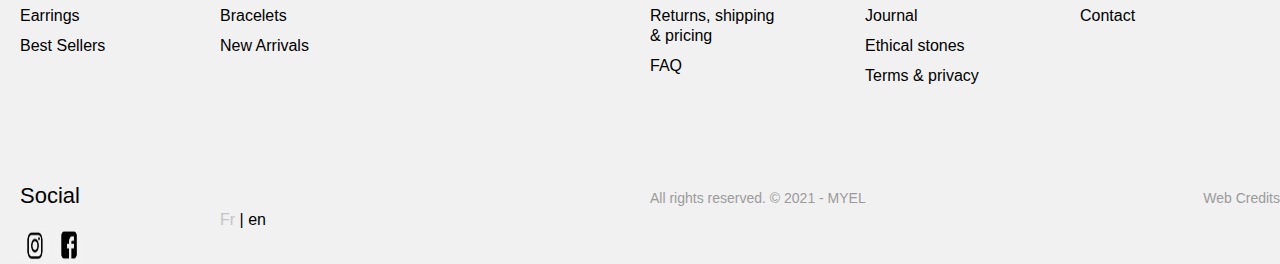
==== commit f9d7af14: "modified" ====
--- a/Lesson01/index.html
+++ b/Lesson01/index.html
@@ -88,13 +88,14 @@
             <p>We create high end jewelry, designed to stand the test of time.</p>
         </div>
 
-
     </div>
 <p class="learn_more">Learn More</p>
 
 </section>
 
-<footer class="eugene-footer">
+
+
+<footer class="footer">
     <div class="footer__links">
         <div class="footer__content links-wrapper left">
             <div class="links-col">
@@ -156,14 +157,14 @@
                 </p>
                 <div>
                     <img
-                        class="insta"
-                        src="insta.png"
-                        alt="internet_media Instagram"
+                            class="insta"
+                            src="insta.png"
+                            alt="internet_media Instagram"
                     >
                     <img
-                        class="facebook"
-                        src="face.png"
-                        alt="internet_media Facebook"
+                            class="facebook"
+                            src="face.png"
+                            alt="internet_media Facebook"
                     >
                 </div>
             </div>
@@ -183,83 +184,10 @@
         </div>
     </div>
 </footer>
-<!-- <div class="footer">
-<footer >
-
-<nav class="menus">
-
-
-<nav class="footer_menu">
-<div class="shopBy"><p>Shop By</p></div>
-    <ul class="footer_menu_list">
-        <li><a>Necklaces</a></li>
-        <li><a>Earrings</a></li>
-        <li><a>Best Sellers</a></li>
 
 
 
-        <li><a>Rings</a></li>
-        <li><a>Bracelets</a></li>
-        <li><a>New Arrivals</a></li>
 
-    </ul>
-
-
-</nav>
-
-
-    <nav class="footer_menu2">
-
-        <ul class="footer_menu2_list1">
-            <p>Support</p>
-            <li><a>Product care</a></li>
-            <li><a>Returns, shipping <br>
-                & pricing</a></li>
-            <li><a>FAQ</a></li>
-        </ul>
-
-        <ul class="footer_menu2_list2">
-            <p>Myel</p>
-            <li><a>About</a></li>
-            <li><a>Journal</a></li>
-            <li><a>Ethical stones</a></li>
-            <li><a>Terms & privacy</a></li>
-        </ul>
-
-        <ul class="footer_menu2_list3">
-            <p>Visit</p>
-            <li><a>The Store</a></li>
-            <li><a>Contact</a></li>
-            <li></li>
-            <li></li>
-            <li></li>
-        </ul>
-    </nav>
-</nav>
-
-    <div><p class="social">Social</p></div>
-
-        <ul class="footer_bottom_list">
-            <li >
-                <p>Fr <a href="#">| En</a></p>
-            </li>
-            <li >
-                <p>All rights reserved. © 2021 - MYE </p>
-            </li>
-            <li >
-                <p> Web Credits </p>
-            </li>
-
-        </ul>
-<div class="medias">
-    <img  class="insta" src="insta.png"
-         alt="internet_media Instagram">
-    <img class="facebook" src="face.png"
-    alt="internet_media Facebook ">
-
-</div>
-</footer>
-</div> -->
 <script src="script.js"></script>
 </body>
 </html>--- a/Lesson01/index.css
+++ b/Lesson01/index.css
@@ -7,9 +7,7 @@
     position: relative;
 
 }
-.burger_menu{
-
-}
+
 .header{
     display: flex;
     align-items: flex-start;
@@ -61,7 +59,7 @@
 
 .menu_item a, .menu2_item a{
     text-decoration: none;
-    font-family: Roboto, SansSerif;
+    font-family: 'Roboto', sans-serif;
     font-size: 14px;
     font-style: normal;
     font-weight: 400;
@@ -95,7 +93,7 @@
     position: absolute;
     bottom: 28px;
     left: 20px;
-    font-family: Roboto,SansSerif;
+    font-family: 'Roboto', sans-serif;
     font-style: normal;
 font-size: 14px;
     color: #FFFFFF;
@@ -106,7 +104,7 @@
     position: absolute;
     bottom: 28px;
     right: 20px;
-    font-family: Roboto,SansSerif;
+    font-family: 'Roboto', sans-serif;
     font-style: normal;
     font-size: 14px;
     color: #FFFFFF;
@@ -115,15 +113,15 @@
 .body{
     display: flex;
     flex-direction: column;
-    position: relative;
-    height: 690px;
+width: 100%;
+
 }
 
 .body_title{
     display: block;
     width: 620px;
     height: 240px;
-  font-family: Roboto,SansSerif;
+    font-family: 'Roboto', sans-serif;
     font-style: normal;
     font-size: 43px;
     margin-top: 37px;
@@ -151,7 +149,7 @@
     margin: 0 100px;
 }
 .card p{
-    font-family: Roboto;
+    font-family: 'Roboto', sans-serif;
     font-size: 22px;
     font-style: normal;
     font-weight: 400;
@@ -166,22 +164,21 @@
 
 
 .learn_more{
-    position: absolute;
-    left: 64px;
-    bottom: 2px;
+
     padding-top: 10px;
-    font-family: Roboto;
+    font-family: 'Roboto', sans-serif;
     font-size: 18px;
     font-style: normal;
     font-weight: 400;
-
+margin-top: 15px;
+    margin-left: 64px;
     letter-spacing: 0em;
     text-align: left;
 
 }
 .body_info p{
 padding-bottom: 30px;
-    font-family: Roboto;
+    font-family: 'Roboto', sans-serif;
     font-size: 24px;
     font-style: normal;
     font-weight: 400;
@@ -190,138 +187,110 @@
     text-align: left;
 
 }
-.menus{
-    display: flex;
-    align-items: center;
-
-
-}
-
-.menus p{
-    font-family: Roboto;
+
+
+.footer {
+    font-family: 'Roboto', sans-serif;
+    display: flex;
+    flex-direction: column;
+    padding: 99px 0px 0 20px;
+    background-color: #F1F1F1;
+}
+.footer__links {
+    display: flex;
+    margin-bottom: 94px;
+}
+.links-wrapper {
+    display: flex;
+    justify-content: flex-start;
+}
+.links-wrapper.right {
+    justify-content: space-between;
+    margin-left: 0 ;
+}
+.links-col {
+    min-width: 200px;
+}
+.links-col--headless {
+    margin-top: 46px;
+}
+.links-title {
+    font-size: 18px;
+    line-height: 25px;
+    margin-bottom: 21px;
+}
+.links-list {
+    font-size: 16px;
+    line-height: 20px;
+}
+.links-list > li {
+    margin-bottom: 10px;
+    max-width: 126px;
+}
+
+.links-list > li > a {
+    text-decoration: none;
+    color: black;
+    transition: color .2s, text-shadow .2s;
+}
+.links-list > li > a:hover {
+    color: #D8BF95;
+    text-shadow:0 0 1px 1px rgba(75, 75, 75, 0.5)
+}
+
+
+.footer__social {
+    display: flex;
+    height: 74px;
+}
+
+.footer__content {
+    width: 100%;
+}
+.social-links {
+    display: flex;
+    align-items: flex-end;
+}
+
+.footer__icons {
+    display: flex;
+    align-items: flex-start;
+    justify-content: flex-end;
+    flex-direction: column;
+}
+.footer__icons img{
+    width: 30px;
+    height: 30px;
+}
+.icons-title {
     font-size: 22px;
-    font-style: normal;
-    font-weight: 400;
-
-    letter-spacing: 0em;
-    text-align: left;
-    margin-bottom: 21px;
-    margin-top: 20px;
-
-}
-.shopBy{
-    margin-left: 64px;
-    font-family: Roboto;
+    line-height: 29px;
+    margin-bottom: 20px;
+}
+
+.lang-buttons {
+    margin-bottom: 34px;
+    font-size: 16px;
+    line-height: 20px;
+}
+
+.lang-button--disabled {
+    color: #C4C4C4;
+}
+
+.footer-rights {
+    padding-bottom: 34px;
+    display: flex;
+    justify-content: space-between;
+    min-width: 200px;
+
+}
+
+.footer-rights > span {
     font-size: 14px;
-    font-style: normal;
-    font-weight: 400;
-
-    letter-spacing: 0em;
-    text-align: left;
-    color: black;
-}
-
-.footer_menu_list {
-    display: grid;
-    justify-content: start;
-    align-items: center;
-    grid-template-columns: 1fr 1fr ;
-
-    margin-left:  64px;
-    margin-right: 150px;
-    grid-column-gap: 200px;
-
-}
-footer{
-
-    background-color: #F1F1F1;
-
-}
-
-.footer_menu li{
-    font-family: Roboto, SansSerif;
-    font-size: 20px;
-    font-style: normal;
-    font-weight: 400;
-    line-height: 20px;
-    letter-spacing: 0em;
-    text-align: left;
-    padding-bottom: 10px;
-
-}
-.footer_menu2{
-    display: grid;
-    justify-content: start;
-    align-items: center;
-    grid-template-columns: 1fr 1fr 1fr;
-    grid-column-gap: 100px;
-    margin-left: 100px;
-
-}
-.footer_menu2 li{
-
-    font-family: Roboto, SansSerif;
-    font-size: 20px;
-    font-style: normal;
-    font-weight: 400;
-    line-height: 20px;
-    letter-spacing: 0em;
-    text-align: left;
-    padding-bottom: 10px;
-}
-
-.social{
-    font-family: Roboto, SansSerif;
-    font-size: 22px;
-    font-style: normal;
-    font-weight: 400;
-    line-height: 29px;
-    letter-spacing: 0em;
-    text-align: left;
-
-    left: 64px;
-    bottom: 35px;
-color: black;
-
-}
-
-.footer_bottom_list{
-    display: flex;
-    align-items: center;
-    justify-content: space-between;
-    margin-left: 300px;
-    margin-top: 30px;
-    height: 20px;
-
-}
-
-.footer_bottom_list li{
-    font-family: Roboto;
-    font-size: 14px;
-    font-style: normal;
-    font-weight: 400;
-
-    letter-spacing: 0em;
-    text-align: left;
+    line-height: 17px;
     color: #9B9B9B;
 }
-.footer_bottom_list li a{
-    text-decoration: none;
-    font-family: Roboto, SansSerif;
-    color: black;
-}
-.medias{
-    display: flex;
-    align-items: center;
-    justify-content: start;
-    margin-left: 160px;
-    margin-bottom: 2px;
-}
-.insta, .facebook{
-    max-width: 40px;
-    max-height: 40px;
-}
-
 @media screen and (min-width: 1920px){
    .header{
        height: 80px;
@@ -352,7 +321,7 @@
         display: flex;
         flex-direction: column;
         position: relative;
-        height: 900px;
+
 
     }
 
@@ -402,31 +371,8 @@
 
         font-size: 28px;
     }
-    .menus p{
-
-        font-size: 33px;
-        margin-bottom: 40px;
-        margin-top: 30px;
-    }
-    .footer_menu{
-        padding-right: 100px;
-    }
-
-    .footer_bottom_list{
-        margin-left: 300px;
-        margin-top: 30px;
-        height: 50px;
-
-    }
-
-    .footer_bottom_list li{
-
-        font-size: 20px;
-    }
-    .insta, .facebook{
-        max-width: 60px;
-        max-height: 60px;
-    }
+
+
 
 div .kindof_jewelry{
     top: 150px;
@@ -453,7 +399,7 @@
 
 @media screen and (max-width: 768px){
     .burger_menu {
-        display: block !important;
+        display: block;!important;
         position: relative;
         width: 30px;
         height: 20px;
@@ -528,9 +474,7 @@
         align-items: center;
 
     }
-    section>img{
-
-    }
+
 
 
     div .kindof_jewelry{
@@ -560,141 +504,51 @@
         padding-top: 40px;
     }
 
-    .menus{
-        display: flex;
-        align-items: center;
-flex-direction: row;
-        padding: 20px;
-    }
-
-    footer{
-        margin-bottom: 0;
-
-    }
-
-
-    .shopBy{
-        margin-left: 0px;
-    }
- .footer_menu{
-     display: flex;
-     align-items: center;
-     flex-direction: column;
-     margin-top: 70px;
- }
-    .footer_menu2{
-        display: flex;
-        align-items: center;
-flex-direction: row;
-
-        margin-left: 20px;
-
-    }
-
-    .footer_menu_list{
+    .footer{
         display: flex;
         align-items: start;
+flex-direction: column;
+
+        background-color: #F1F1F1;
+    }
+
+
+    .links-wrapper.left{
+        display: flex;
+        justify-content: flex-start;
+        margin-bottom: 25px;
+    }
+    .links-wrapper.right{
+        justify-content: space-between;
+    }
+
+    .footer__content{
+        display: flex;
+        align-items: flex-start;
+        justify-content: center;
+    }
+    .footer__links{
+        display: flex;
         flex-direction: column;
-        margin-left:  35px;
-        margin-right: 70px;
-    }
-}
-
-/* ___EUGENE__EDITS____ */
-
-.eugene-footer {
-    font-family: 'Roboto', sans-serif;
-    display: flex;
-    flex-direction: column;
-    padding: 99px 65px 0;
-}
-.footer__links {
-    display: flex;
-    margin-bottom: 94px;
-}
-.links-wrapper {
+
+    }
+
+.footer__social{
     display: flex;
     justify-content: flex-start;
-}
-.links-wrapper.right {
-    justify-content: flex-end;
-}
-.links-col {
-    min-width: 227px;
-}
-.links-col--headless {
-    margin-top: 46px;
-}
-.links-title {
-    font-size: 18px;
-    line-height: 25px;
-    margin-bottom: 21px;
-}
-.links-list {
-    font-size: 16px;
-    line-height: 20px;
-}
-.links-list > li {
-    margin-bottom: 10px;
-    max-width: 126px;
-}
-
-.links-list > li > a {
-    text-decoration: none;
-    color: black;
-    transition: color .2s, text-shadow .2s;
-}
-.links-list > li > a:hover {
-    color: #D8BF95;
-    text-shadow:0 0 1px 1px rgba(75, 75, 75, 0.5)
-}
-
-
-.footer__social {
-    display: flex;
-    height: 74px;
-}
-
-.footer__content {
-    width: 100%;
-}
-.social-links {
-    display: flex;
-    align-items: flex-end;
-}
-
-.footer__icons {
-    display: flex;
-    align-items: flex-start;
-    justify-content: flex-end;
-    flex-direction: column;
-}
-
-.icons-title {
-    font-size: 22px;
-    line-height: 29px;
-    margin-bottom: 20px;
-}
-
-.lang-buttons {
-    margin-bottom: 34px;
-    font-size: 16px;
-    line-height: 20px;
-}
-
-.lang-button--disabled {
-    color: #C4C4C4;
-}
-
-.footer-rights {
-    padding-bottom: 34px;
+    margin-left: 5px;
+
+}
+
+    .lang-button--disabled{
+        margin-left: -45px;
+    }
+
+.footer-rights{
     display: flex;
     justify-content: space-between;
-    align-items: flex-end;
-}
-
-.footer-rights > span {
-    font-size: 14px;
-    line-height: 17px;
-    color: #9B9B9B;
+    margin-left: 40px;
+    min-width: 400px;
+
+}
 }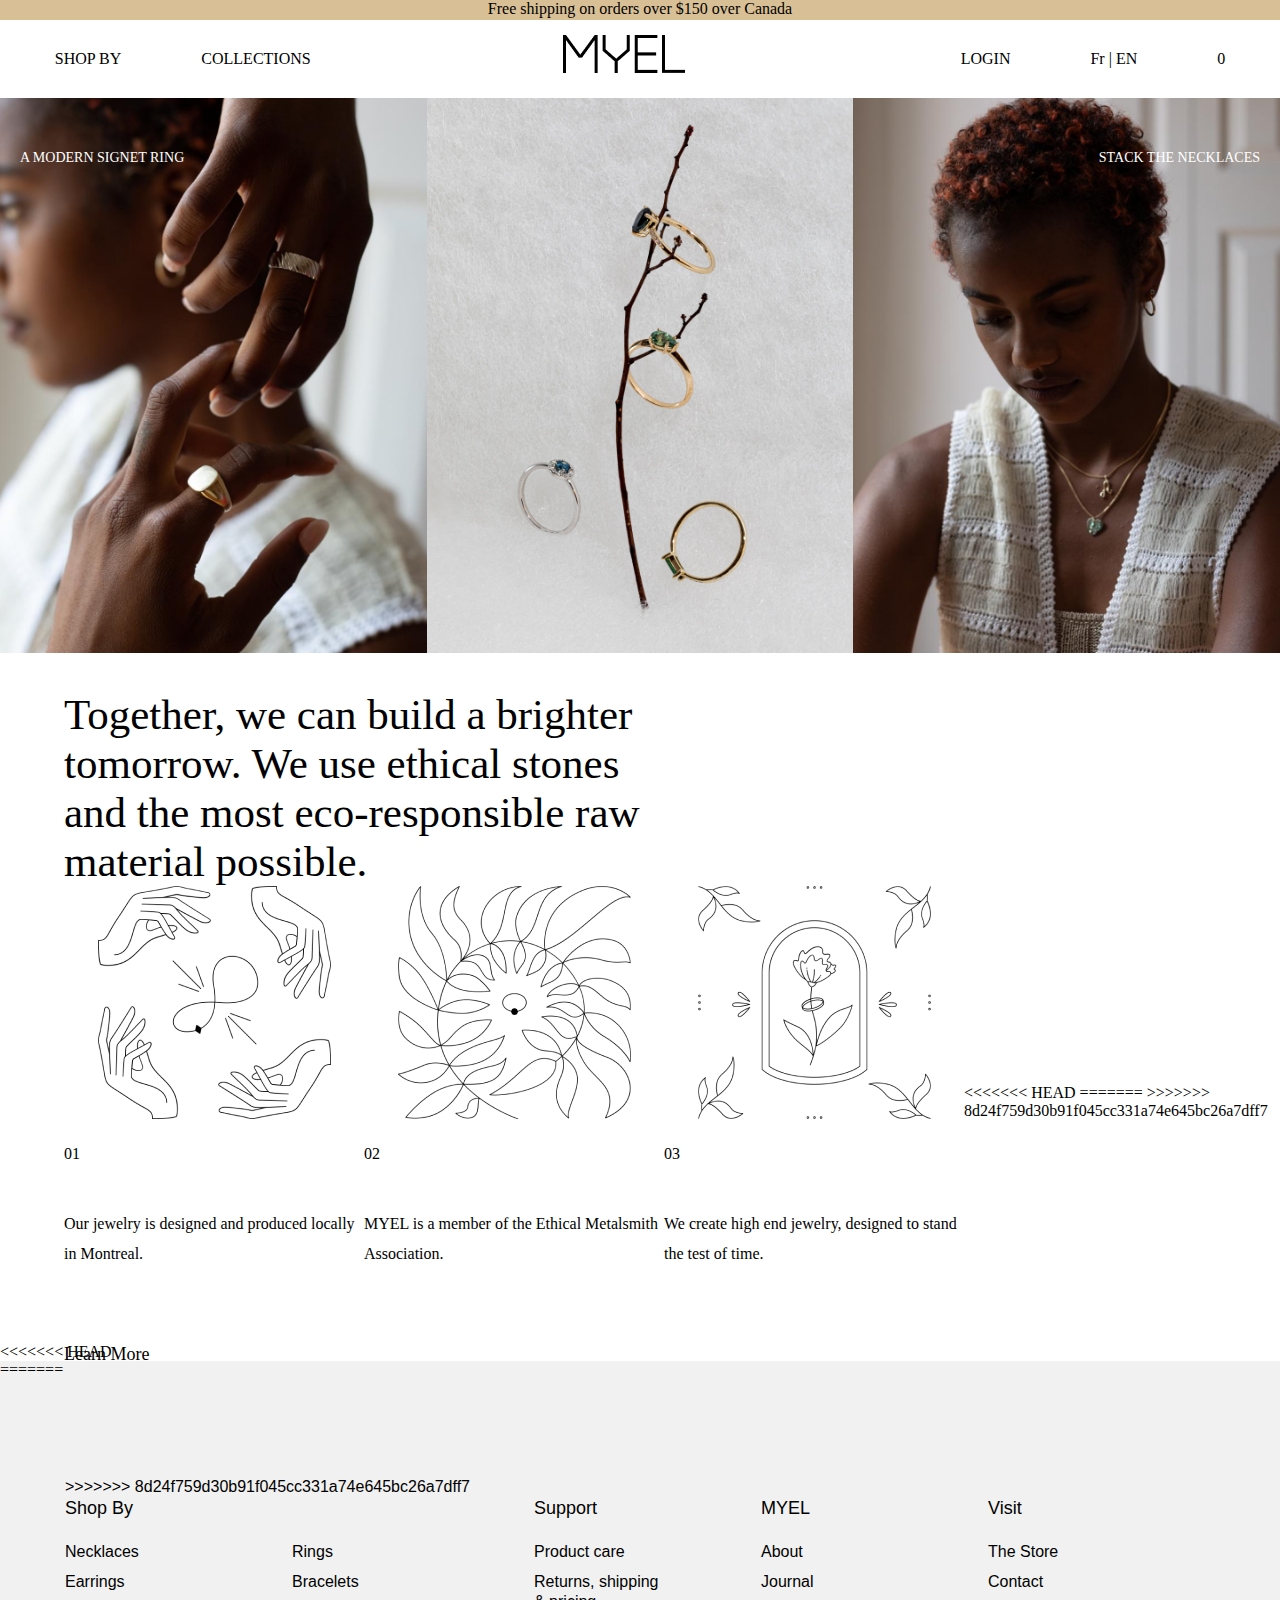
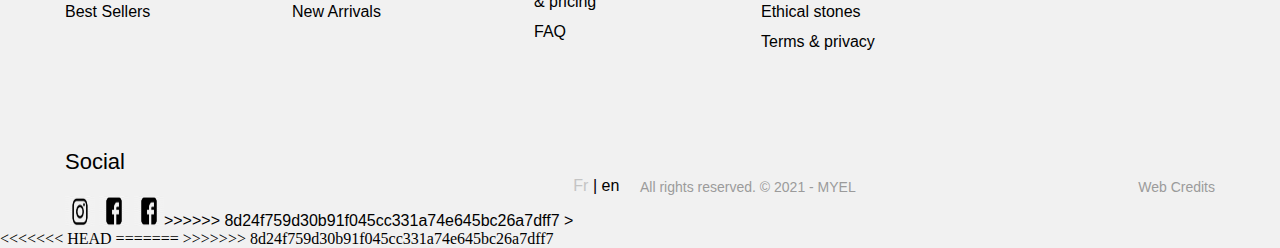
==== commit a5c87825: "fixed" ====
--- a/Lesson01/index.html
+++ b/Lesson01/index.html
@@ -88,14 +88,22 @@
             <p>We create high end jewelry, designed to stand the test of time.</p>
         </div>
 
+<<<<<<< HEAD
+=======
+
+>>>>>>> 8d24f759d30b91f045cc331a74e645bc26a7dff7
     </div>
 <p class="learn_more">Learn More</p>
 
 </section>
 
+<<<<<<< HEAD
 
 
 <footer class="footer">
+=======
+<footer class="eugene-footer">
+>>>>>>> 8d24f759d30b91f045cc331a74e645bc26a7dff7
     <div class="footer__links">
         <div class="footer__content links-wrapper left">
             <div class="links-col">
@@ -157,6 +165,7 @@
                 </p>
                 <div>
                     <img
+<<<<<<< HEAD
                             class="insta"
                             src="insta.png"
                             alt="internet_media Instagram"
@@ -165,6 +174,16 @@
                             class="facebook"
                             src="face.png"
                             alt="internet_media Facebook"
+=======
+                        class="insta"
+                        src="insta.png"
+                        alt="internet_media Instagram"
+                    >
+                    <img
+                        class="facebook"
+                        src="face.png"
+                        alt="internet_media Facebook"
+>>>>>>> 8d24f759d30b91f045cc331a74e645bc26a7dff7
                     >
                 </div>
             </div>
@@ -184,10 +203,90 @@
         </div>
     </div>
 </footer>
-
-
-
-
+<<<<<<< HEAD
+
+
+
+
+=======
+<!-- <div class="footer">
+<footer >
+
+<nav class="menus">
+
+
+<nav class="footer_menu">
+<div class="shopBy"><p>Shop By</p></div>
+    <ul class="footer_menu_list">
+        <li><a>Necklaces</a></li>
+        <li><a>Earrings</a></li>
+        <li><a>Best Sellers</a></li>
+
+
+
+        <li><a>Rings</a></li>
+        <li><a>Bracelets</a></li>
+        <li><a>New Arrivals</a></li>
+
+    </ul>
+
+
+</nav>
+
+
+    <nav class="footer_menu2">
+
+        <ul class="footer_menu2_list1">
+            <p>Support</p>
+            <li><a>Product care</a></li>
+            <li><a>Returns, shipping <br>
+                & pricing</a></li>
+            <li><a>FAQ</a></li>
+        </ul>
+
+        <ul class="footer_menu2_list2">
+            <p>Myel</p>
+            <li><a>About</a></li>
+            <li><a>Journal</a></li>
+            <li><a>Ethical stones</a></li>
+            <li><a>Terms & privacy</a></li>
+        </ul>
+
+        <ul class="footer_menu2_list3">
+            <p>Visit</p>
+            <li><a>The Store</a></li>
+            <li><a>Contact</a></li>
+            <li></li>
+            <li></li>
+            <li></li>
+        </ul>
+    </nav>
+</nav>
+
+    <div><p class="social">Social</p></div>
+
+        <ul class="footer_bottom_list">
+            <li >
+                <p>Fr <a href="#">| En</a></p>
+            </li>
+            <li >
+                <p>All rights reserved. © 2021 - MYE </p>
+            </li>
+            <li >
+                <p> Web Credits </p>
+            </li>
+
+        </ul>
+<div class="medias">
+    <img  class="insta" src="insta.png"
+         alt="internet_media Instagram">
+    <img class="facebook" src="face.png"
+    alt="internet_media Facebook ">
+
+</div>
+</footer>
+</div> -->
+>>>>>>> 8d24f759d30b91f045cc331a74e645bc26a7dff7
 <script src="script.js"></script>
 </body>
 </html>--- a/Lesson01/index.css
+++ b/Lesson01/index.css
@@ -7,7 +7,13 @@
     position: relative;
 
 }
-
+<<<<<<< HEAD
+
+=======
+.burger_menu{
+
+}
+>>>>>>> 8d24f759d30b91f045cc331a74e645bc26a7dff7
 .header{
     display: flex;
     align-items: flex-start;
@@ -59,7 +65,11 @@
 
 .menu_item a, .menu2_item a{
     text-decoration: none;
+<<<<<<< HEAD
     font-family: 'Roboto', sans-serif;
+=======
+    font-family: Roboto, SansSerif;
+>>>>>>> 8d24f759d30b91f045cc331a74e645bc26a7dff7
     font-size: 14px;
     font-style: normal;
     font-weight: 400;
@@ -93,7 +103,11 @@
     position: absolute;
     bottom: 28px;
     left: 20px;
+<<<<<<< HEAD
     font-family: 'Roboto', sans-serif;
+=======
+    font-family: Roboto,SansSerif;
+>>>>>>> 8d24f759d30b91f045cc331a74e645bc26a7dff7
     font-style: normal;
 font-size: 14px;
     color: #FFFFFF;
@@ -104,7 +118,11 @@
     position: absolute;
     bottom: 28px;
     right: 20px;
+<<<<<<< HEAD
     font-family: 'Roboto', sans-serif;
+=======
+    font-family: Roboto,SansSerif;
+>>>>>>> 8d24f759d30b91f045cc331a74e645bc26a7dff7
     font-style: normal;
     font-size: 14px;
     color: #FFFFFF;
@@ -113,15 +131,24 @@
 .body{
     display: flex;
     flex-direction: column;
+<<<<<<< HEAD
 width: 100%;
 
+=======
+    position: relative;
+    height: 690px;
+>>>>>>> 8d24f759d30b91f045cc331a74e645bc26a7dff7
 }
 
 .body_title{
     display: block;
     width: 620px;
     height: 240px;
+<<<<<<< HEAD
     font-family: 'Roboto', sans-serif;
+=======
+  font-family: Roboto,SansSerif;
+>>>>>>> 8d24f759d30b91f045cc331a74e645bc26a7dff7
     font-style: normal;
     font-size: 43px;
     margin-top: 37px;
@@ -149,7 +176,11 @@
     margin: 0 100px;
 }
 .card p{
+<<<<<<< HEAD
     font-family: 'Roboto', sans-serif;
+=======
+    font-family: Roboto;
+>>>>>>> 8d24f759d30b91f045cc331a74e645bc26a7dff7
     font-size: 22px;
     font-style: normal;
     font-weight: 400;
@@ -164,6 +195,7 @@
 
 
 .learn_more{
+<<<<<<< HEAD
 
     padding-top: 10px;
     font-family: 'Roboto', sans-serif;
@@ -172,13 +204,28 @@
     font-weight: 400;
 margin-top: 15px;
     margin-left: 64px;
+=======
+    position: absolute;
+    left: 64px;
+    bottom: 2px;
+    padding-top: 10px;
+    font-family: Roboto;
+    font-size: 18px;
+    font-style: normal;
+    font-weight: 400;
+
+>>>>>>> 8d24f759d30b91f045cc331a74e645bc26a7dff7
     letter-spacing: 0em;
     text-align: left;
 
 }
 .body_info p{
 padding-bottom: 30px;
+<<<<<<< HEAD
     font-family: 'Roboto', sans-serif;
+=======
+    font-family: Roboto;
+>>>>>>> 8d24f759d30b91f045cc331a74e645bc26a7dff7
     font-size: 24px;
     font-style: normal;
     font-weight: 400;
@@ -187,6 +234,7 @@
     text-align: left;
 
 }
+<<<<<<< HEAD
 
 
 .footer {
@@ -291,6 +339,140 @@
     line-height: 17px;
     color: #9B9B9B;
 }
+=======
+.menus{
+    display: flex;
+    align-items: center;
+
+
+}
+
+.menus p{
+    font-family: Roboto;
+    font-size: 22px;
+    font-style: normal;
+    font-weight: 400;
+
+    letter-spacing: 0em;
+    text-align: left;
+    margin-bottom: 21px;
+    margin-top: 20px;
+
+}
+.shopBy{
+    margin-left: 64px;
+    font-family: Roboto;
+    font-size: 14px;
+    font-style: normal;
+    font-weight: 400;
+
+    letter-spacing: 0em;
+    text-align: left;
+    color: black;
+}
+
+.footer_menu_list {
+    display: grid;
+    justify-content: start;
+    align-items: center;
+    grid-template-columns: 1fr 1fr ;
+
+    margin-left:  64px;
+    margin-right: 150px;
+    grid-column-gap: 200px;
+
+}
+footer{
+
+    background-color: #F1F1F1;
+
+}
+
+.footer_menu li{
+    font-family: Roboto, SansSerif;
+    font-size: 20px;
+    font-style: normal;
+    font-weight: 400;
+    line-height: 20px;
+    letter-spacing: 0em;
+    text-align: left;
+    padding-bottom: 10px;
+
+}
+.footer_menu2{
+    display: grid;
+    justify-content: start;
+    align-items: center;
+    grid-template-columns: 1fr 1fr 1fr;
+    grid-column-gap: 100px;
+    margin-left: 100px;
+
+}
+.footer_menu2 li{
+
+    font-family: Roboto, SansSerif;
+    font-size: 20px;
+    font-style: normal;
+    font-weight: 400;
+    line-height: 20px;
+    letter-spacing: 0em;
+    text-align: left;
+    padding-bottom: 10px;
+}
+
+.social{
+    font-family: Roboto, SansSerif;
+    font-size: 22px;
+    font-style: normal;
+    font-weight: 400;
+    line-height: 29px;
+    letter-spacing: 0em;
+    text-align: left;
+
+    left: 64px;
+    bottom: 35px;
+color: black;
+
+}
+
+.footer_bottom_list{
+    display: flex;
+    align-items: center;
+    justify-content: space-between;
+    margin-left: 300px;
+    margin-top: 30px;
+    height: 20px;
+
+}
+
+.footer_bottom_list li{
+    font-family: Roboto;
+    font-size: 14px;
+    font-style: normal;
+    font-weight: 400;
+
+    letter-spacing: 0em;
+    text-align: left;
+    color: #9B9B9B;
+}
+.footer_bottom_list li a{
+    text-decoration: none;
+    font-family: Roboto, SansSerif;
+    color: black;
+}
+.medias{
+    display: flex;
+    align-items: center;
+    justify-content: start;
+    margin-left: 160px;
+    margin-bottom: 2px;
+}
+.insta, .facebook{
+    max-width: 40px;
+    max-height: 40px;
+}
+
+>>>>>>> 8d24f759d30b91f045cc331a74e645bc26a7dff7
 @media screen and (min-width: 1920px){
    .header{
        height: 80px;
@@ -321,7 +503,11 @@
         display: flex;
         flex-direction: column;
         position: relative;
-
+<<<<<<< HEAD
+
+=======
+        height: 900px;
+>>>>>>> 8d24f759d30b91f045cc331a74e645bc26a7dff7
 
     }
 
@@ -371,8 +557,36 @@
 
         font-size: 28px;
     }
-
-
+<<<<<<< HEAD
+
+
+=======
+    .menus p{
+
+        font-size: 33px;
+        margin-bottom: 40px;
+        margin-top: 30px;
+    }
+    .footer_menu{
+        padding-right: 100px;
+    }
+
+    .footer_bottom_list{
+        margin-left: 300px;
+        margin-top: 30px;
+        height: 50px;
+
+    }
+
+    .footer_bottom_list li{
+
+        font-size: 20px;
+    }
+    .insta, .facebook{
+        max-width: 60px;
+        max-height: 60px;
+    }
+>>>>>>> 8d24f759d30b91f045cc331a74e645bc26a7dff7
 
 div .kindof_jewelry{
     top: 150px;
@@ -399,7 +613,11 @@
 
 @media screen and (max-width: 768px){
     .burger_menu {
+<<<<<<< HEAD
         display: block;!important;
+=======
+        display: block !important;
+>>>>>>> 8d24f759d30b91f045cc331a74e645bc26a7dff7
         position: relative;
         width: 30px;
         height: 20px;
@@ -474,7 +692,13 @@
         align-items: center;
 
     }
-
+<<<<<<< HEAD
+
+=======
+    section>img{
+
+    }
+>>>>>>> 8d24f759d30b91f045cc331a74e645bc26a7dff7
 
 
     div .kindof_jewelry{
@@ -504,6 +728,7 @@
         padding-top: 40px;
     }
 
+<<<<<<< HEAD
     .footer{
         display: flex;
         align-items: start;
@@ -551,4 +776,143 @@
     min-width: 400px;
 
 }
+=======
+    .menus{
+        display: flex;
+        align-items: center;
+flex-direction: row;
+        padding: 20px;
+    }
+
+    footer{
+        margin-bottom: 0;
+
+    }
+
+
+    .shopBy{
+        margin-left: 0px;
+    }
+ .footer_menu{
+     display: flex;
+     align-items: center;
+     flex-direction: column;
+     margin-top: 70px;
+ }
+    .footer_menu2{
+        display: flex;
+        align-items: center;
+flex-direction: row;
+
+        margin-left: 20px;
+
+    }
+
+    .footer_menu_list{
+        display: flex;
+        align-items: start;
+        flex-direction: column;
+        margin-left:  35px;
+        margin-right: 70px;
+    }
+}
+
+/* ___EUGENE__EDITS____ */
+
+.eugene-footer {
+    font-family: 'Roboto', sans-serif;
+    display: flex;
+    flex-direction: column;
+    padding: 99px 65px 0;
+}
+.footer__links {
+    display: flex;
+    margin-bottom: 94px;
+}
+.links-wrapper {
+    display: flex;
+    justify-content: flex-start;
+}
+.links-wrapper.right {
+    justify-content: flex-end;
+}
+.links-col {
+    min-width: 227px;
+}
+.links-col--headless {
+    margin-top: 46px;
+}
+.links-title {
+    font-size: 18px;
+    line-height: 25px;
+    margin-bottom: 21px;
+}
+.links-list {
+    font-size: 16px;
+    line-height: 20px;
+}
+.links-list > li {
+    margin-bottom: 10px;
+    max-width: 126px;
+}
+
+.links-list > li > a {
+    text-decoration: none;
+    color: black;
+    transition: color .2s, text-shadow .2s;
+}
+.links-list > li > a:hover {
+    color: #D8BF95;
+    text-shadow:0 0 1px 1px rgba(75, 75, 75, 0.5)
+}
+
+
+.footer__social {
+    display: flex;
+    height: 74px;
+}
+
+.footer__content {
+    width: 100%;
+}
+.social-links {
+    display: flex;
+    align-items: flex-end;
+}
+
+.footer__icons {
+    display: flex;
+    align-items: flex-start;
+    justify-content: flex-end;
+    flex-direction: column;
+}
+
+.icons-title {
+    font-size: 22px;
+    line-height: 29px;
+    margin-bottom: 20px;
+}
+
+.lang-buttons {
+    margin-bottom: 34px;
+    font-size: 16px;
+    line-height: 20px;
+}
+
+.lang-button--disabled {
+    color: #C4C4C4;
+}
+
+.footer-rights {
+    padding-bottom: 34px;
+    display: flex;
+    justify-content: space-between;
+    align-items: flex-end;
+}
+
+.footer-rights > span {
+    font-size: 14px;
+    line-height: 17px;
+    color: #9B9B9B;
+>>>>>>> 8d24f759d30b91f045cc331a74e645bc26a7dff7
 }